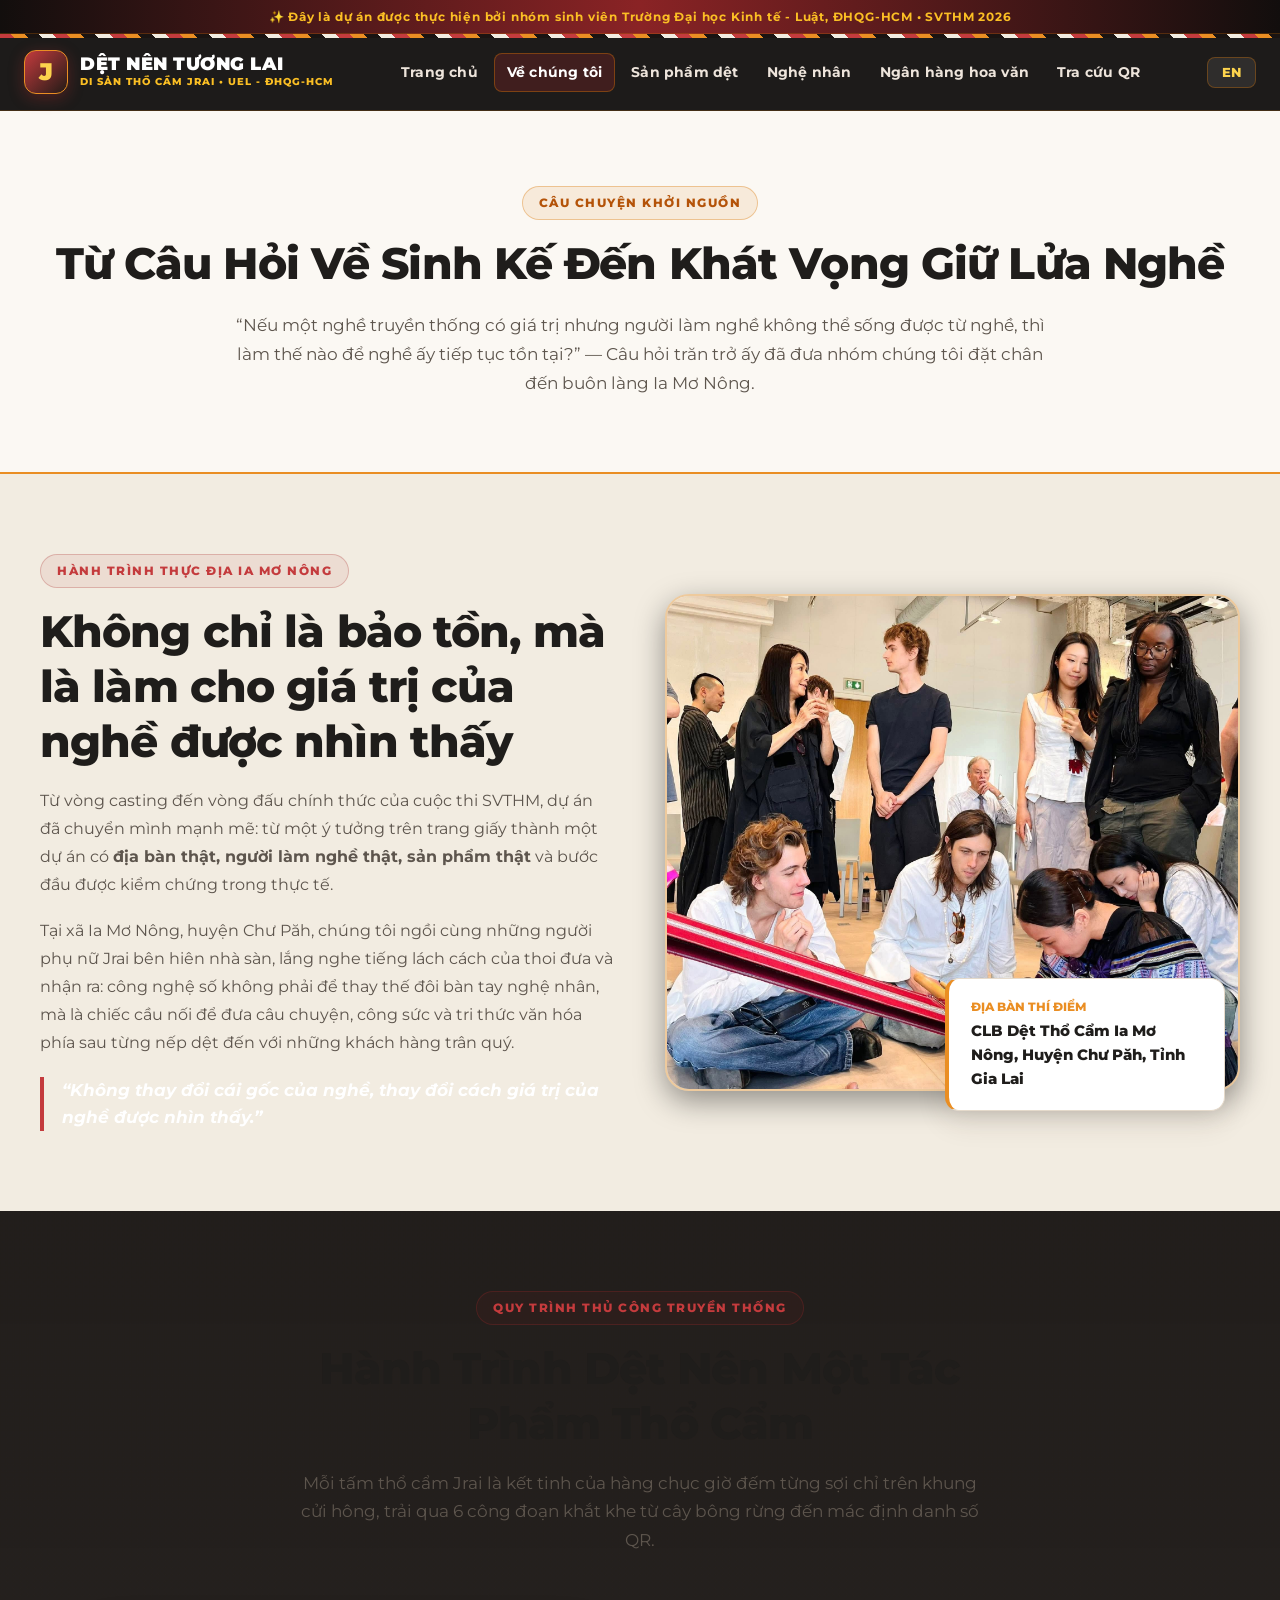
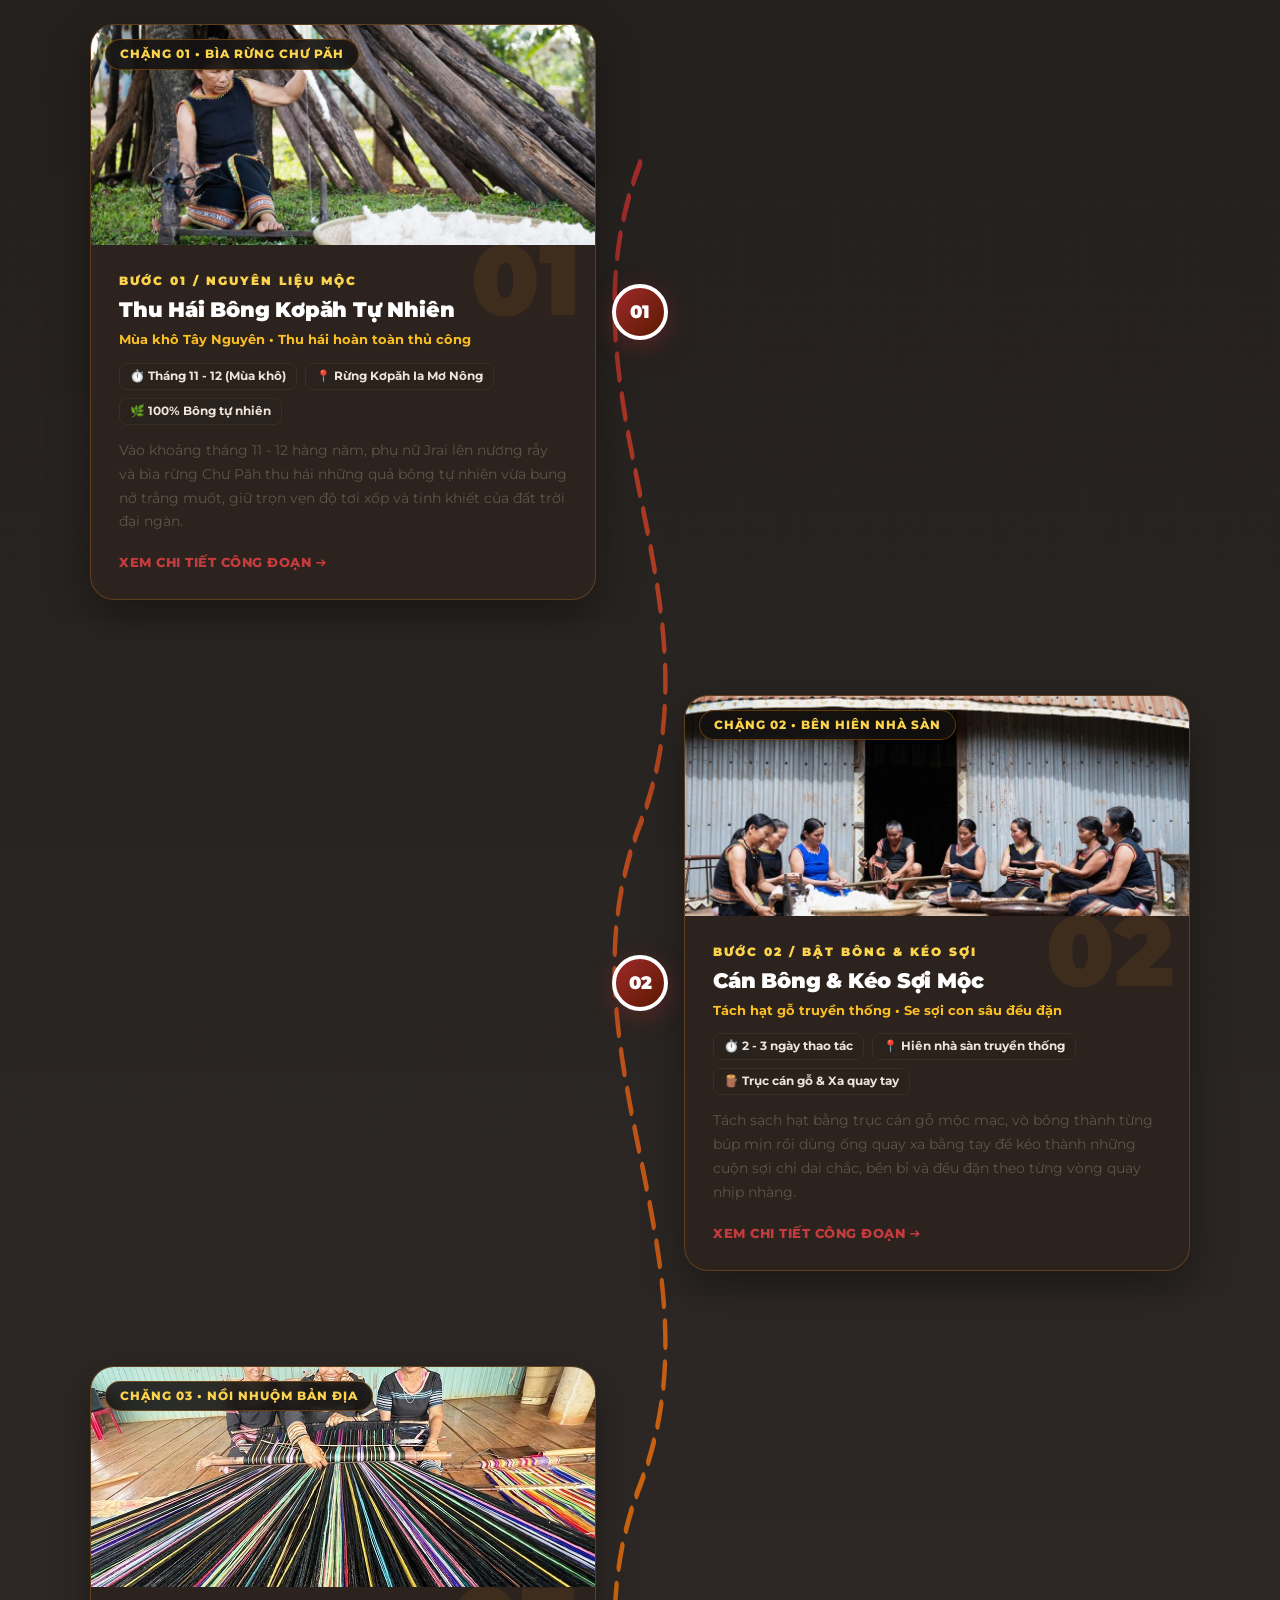
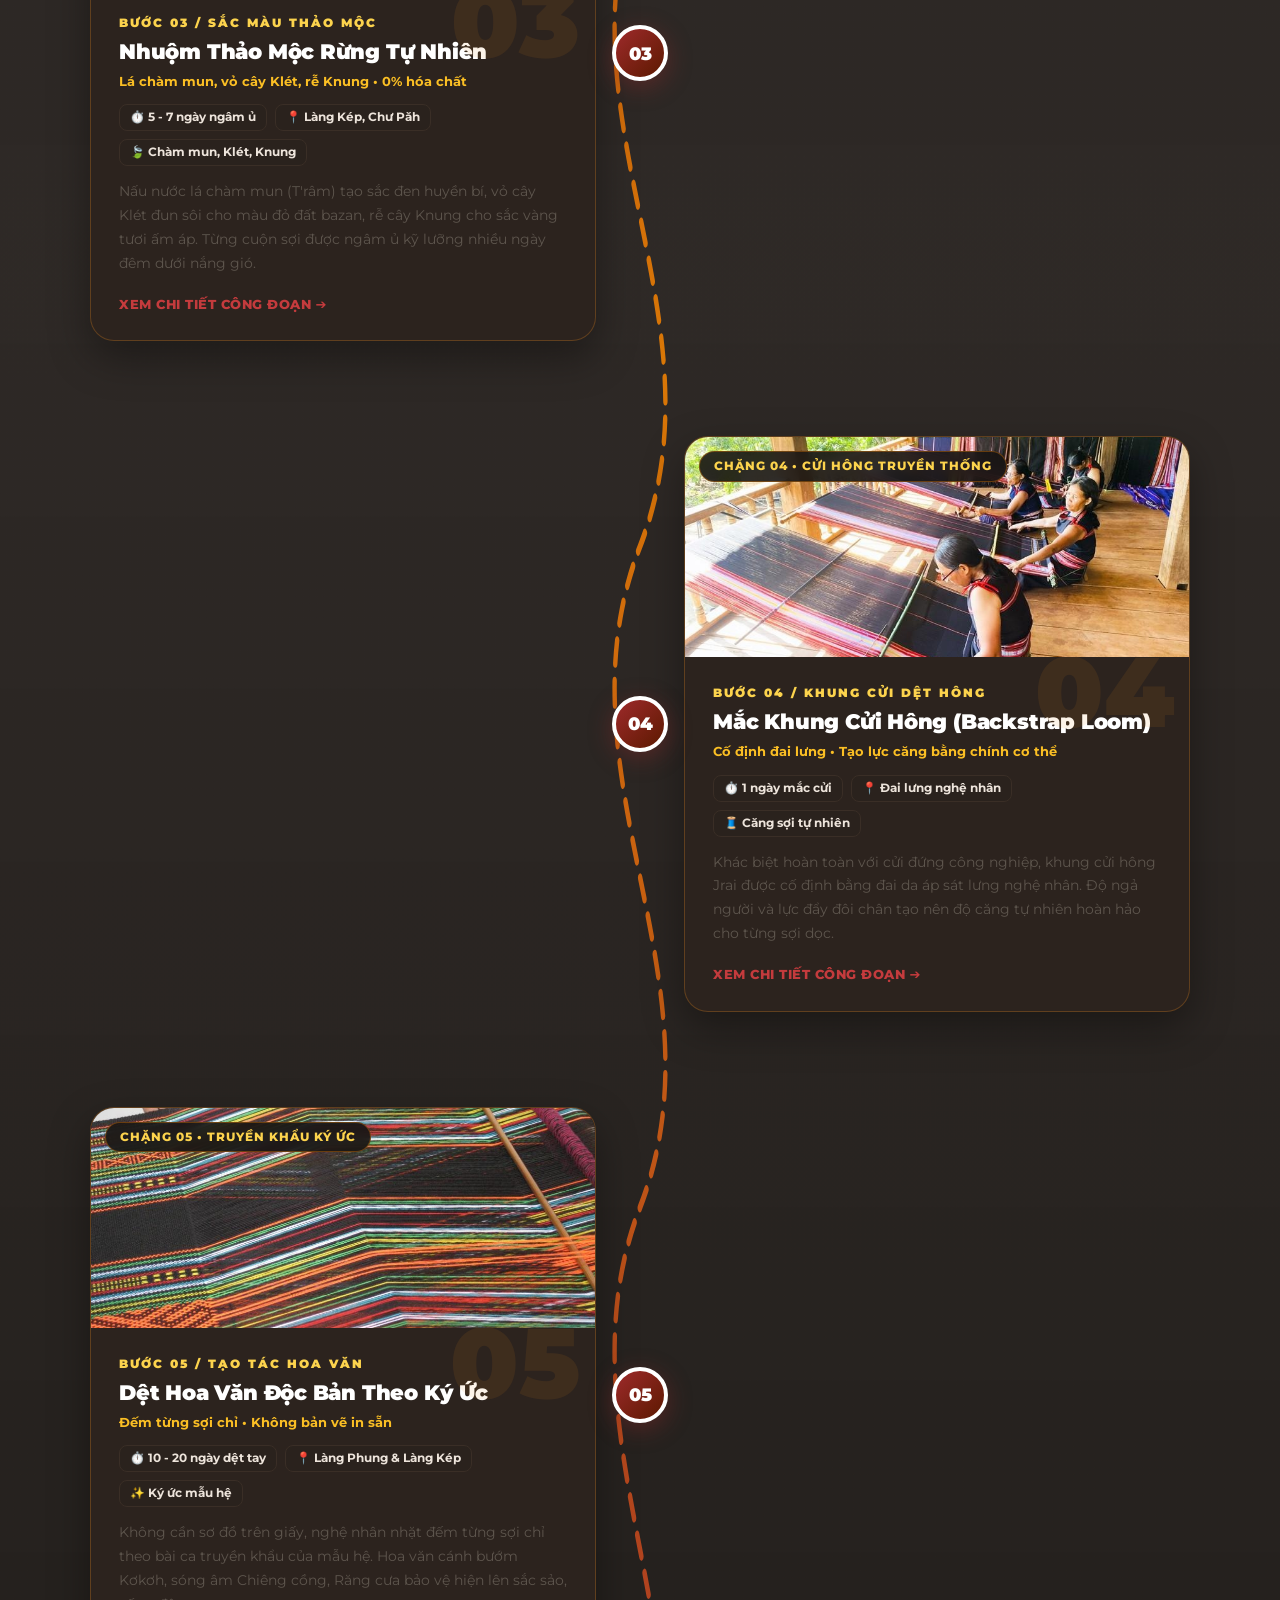
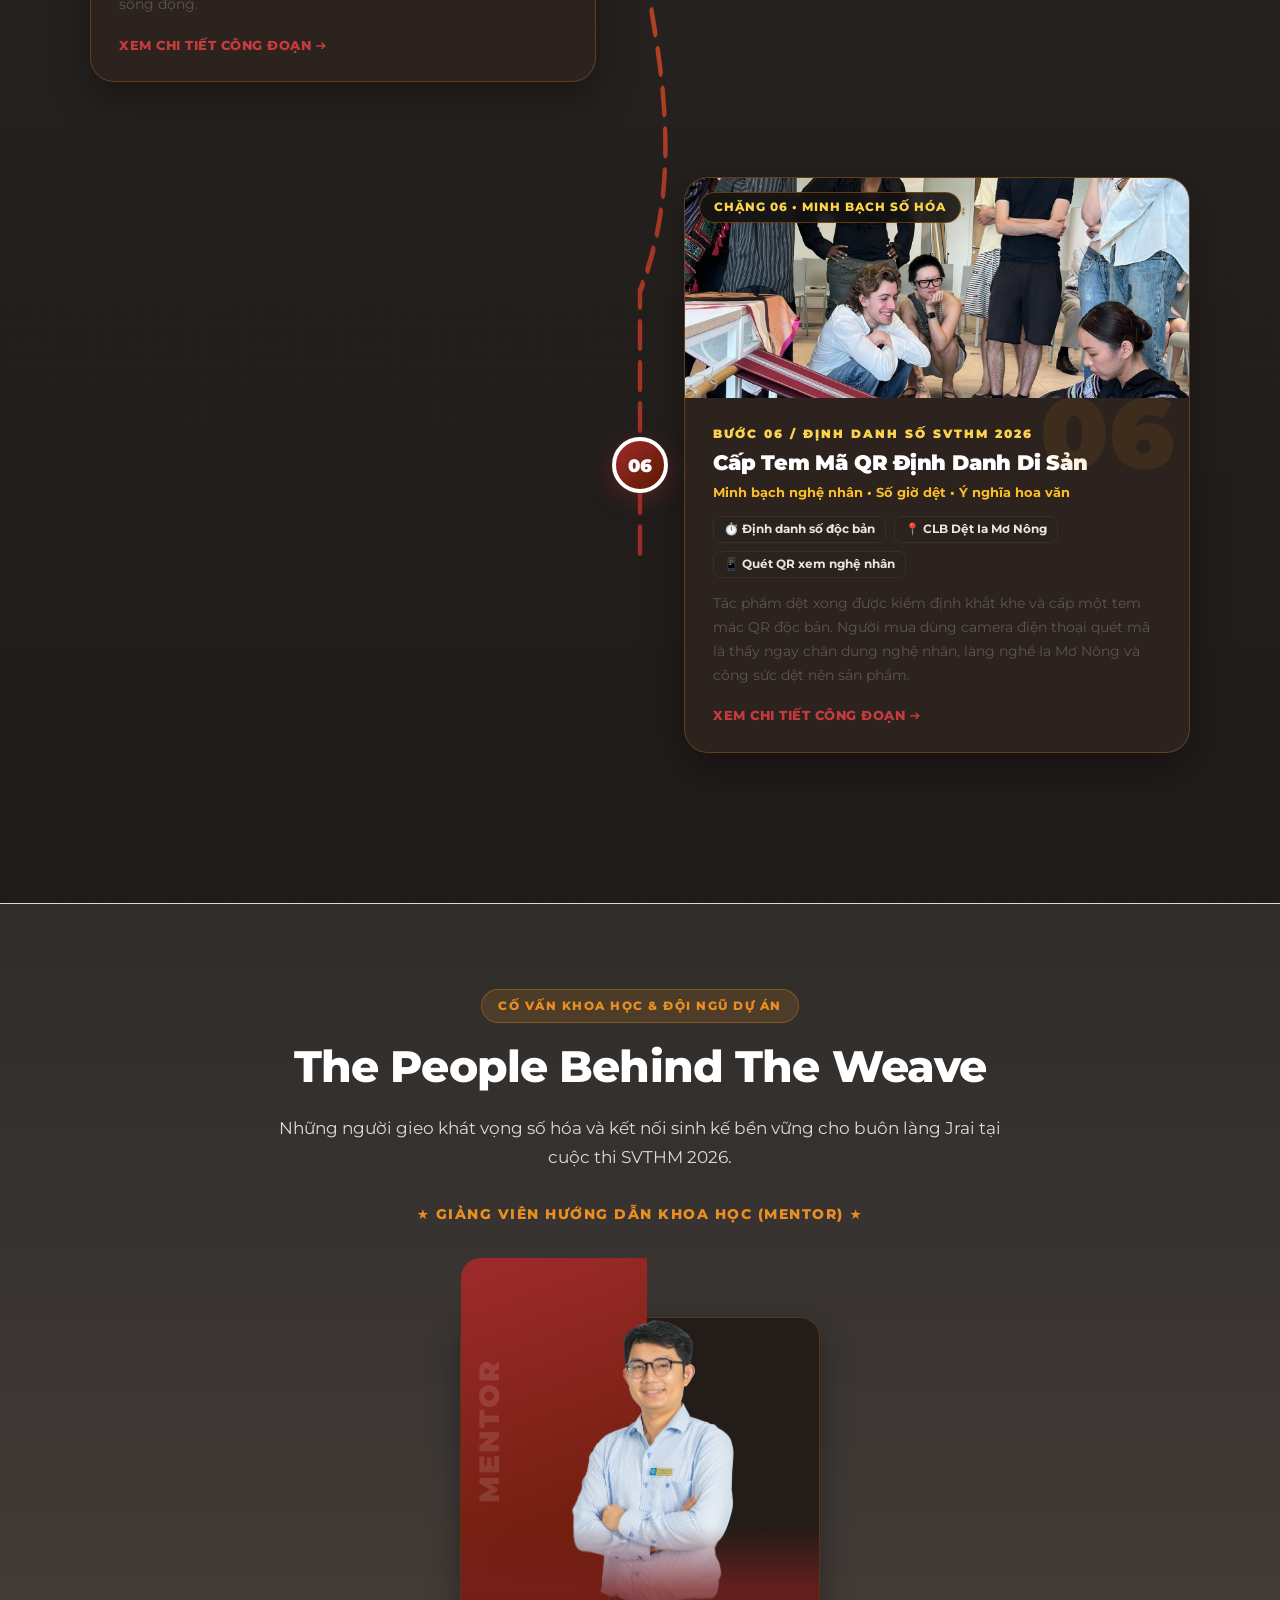
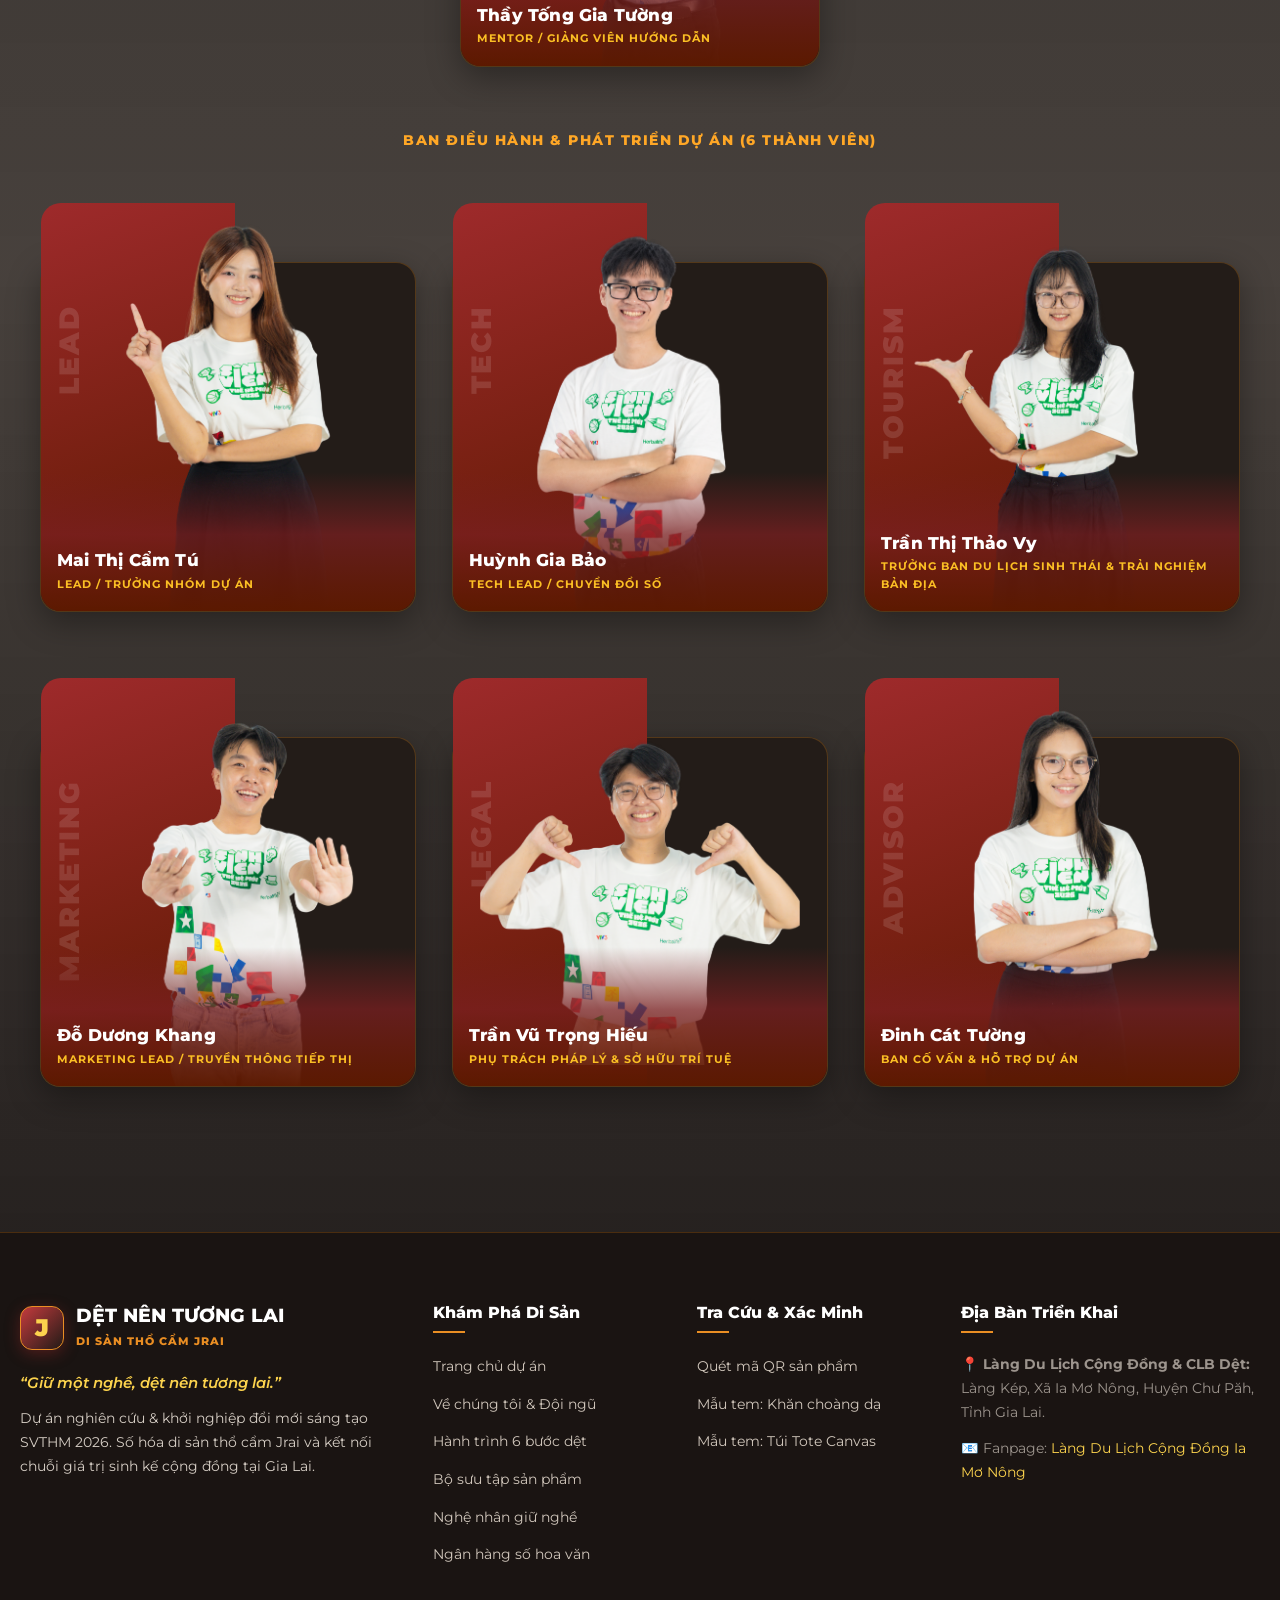
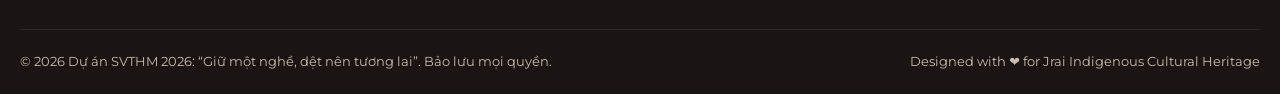
==== about.html @ b79cdd57 "feat: Toan bo ma nguon website Det Nen Tuong Lai - SVTHM 2026" ====
<!DOCTYPE html>
<html lang="vi">
<head>
  <meta charset="UTF-8">
  <meta name="viewport" content="width=device-width, initial-scale=1.0">
  <title>Về Chúng Tôi — Hành Trình Dệt & Đội Ngũ | SVTHM 2026</title>
  <meta name="description" content="Câu chuyện dự án Giữ một nghề dệt nên tương lai, hành trình dệt thổ cẩm 6 bước và đội ngũ sinh viên nghiên cứu khoa học khởi nghiệp SVTHM 2026.">
  <link rel="stylesheet" href="styles/main.css">
</head>
<body class="lang-vi">

  <!-- TOP NOTICE BAR -->
  <div class="top-notice-bar">
    <span class="lang-vi">✨ Đây là dự án được thực hiện bởi nhóm sinh viên Trường Đại học Kinh tế - Luật, ĐHQG-HCM • SVTHM 2026</span>
    <span class="lang-en">✨ Project developed by students of University of Economics and Law, VNU-HCM • SVTHM 2026</span>
  </div>

  <!-- MAIN HEADER -->
  <header class="main-header brocade-border-top">
    <div class="container header-container">
      <a href="index.html" class="logo">
        <div class="logo-badge">J</div>
        <div class="logo-text-wrap">
          <span class="logo-title">DỆT NÊN TƯƠNG LAI</span>
          <span class="logo-subtitle">DI SẢN THỔ CẨM JRAI • UEL - ĐHQG-HCM</span>
        </div>
      </a>

      <nav class="main-nav" id="main-nav">
        <ul class="nav-list">
          <li><a href="index.html" class="nav-link"><span class="lang-vi">Trang chủ</span><span class="lang-en">Home</span></a></li>
          <li><a href="about.html" class="nav-link active"><span class="lang-vi">Về chúng tôi</span><span class="lang-en">About Us</span></a></li>
          <li><a href="products.html" class="nav-link"><span class="lang-vi">Sản phẩm dệt</span><span class="lang-en">Brocade Products</span></a></li>
          <li><a href="artisans.html" class="nav-link"><span class="lang-vi">Nghệ nhân</span><span class="lang-en">Master Artisans</span></a></li>
          <li><a href="motifs.html" class="nav-link"><span class="lang-vi">Ngân hàng hoa văn</span><span class="lang-en">Cultural Bank</span></a></li>
          <li><a href="traceability.html" class="nav-link"><span class="lang-vi">Tra cứu QR</span><span class="lang-en">QR Traceability</span></a></li>
        </ul>
      </nav>

      <div class="header-actions">
        <button class="lang-switch-btn" id="lang-toggle-btn" title="Language Switcher">
          <span class="lang-vi">EN</span>
          <span class="lang-en">VI</span>
        </button>
        <button class="mobile-toggle" id="mobile-toggle" aria-label="Menu">
          <svg xmlns="http://www.w3.org/2000/svg" width="24" height="24" viewBox="0 0 24 24" fill="none" stroke="currentColor" stroke-width="2"><line x1="3" y1="12" x2="21" y2="12"></line><line x1="3" y1="6" x2="21" y2="6"></line><line x1="3" y1="18" x2="21" y2="18"></line></svg>
        </button>
      </div>
    </div>
  </header>

  <!-- HERO SECTION ABOUT -->
  <section class="section section-watermark-mist" style="padding: 75px 0; border-bottom: 2px solid var(--color-forest-gold);">
    <div class="container text-center">
      <span class="section-tag gold">
        <span class="lang-vi">Câu chuyện khởi nguồn</span>
        <span class="lang-en">Origin Story</span>
      </span>
      <h1 class="section-title" style="margin-bottom: 20px;">
        <span class="lang-vi">Từ Câu Hỏi Về Sinh Kế Đến Khát Vọng Giữ Lửa Nghề</span>
        <span class="lang-en">From Livelihood Questions to Keeping Ancient Flames Alive</span>
      </h1>
      <p class="section-desc" style="max-width: 820px; margin: 0 auto; font-size: 1.05rem;">
        <span class="lang-vi">“Nếu một nghề truyền thống có giá trị nhưng người làm nghề không thể sống được từ nghề, thì làm thế nào để nghề ấy tiếp tục tồn tại?” — Câu hỏi trăn trở ấy đã đưa nhóm chúng tôi đặt chân đến buôn làng Ia Mơ Nông.</span>
        <span class="lang-en">“If a heritage craft is precious but craftspeople cannot make a living from it, how can that craft survive?” — That haunting question drove our research team directly to Ia Mo Nong village.</span>
      </p>
    </div>
  </section>

  <!-- STORY SECTION -->
  <section class="section section-watermark-hearth">
    <div class="container">
      <div style="display: grid; grid-template-columns: repeat(auto-fit, minmax(320px, 1fr)); gap: 50px; align-items: center;">
        <div>
          <span class="section-tag">
            <span class="lang-vi">Hành trình thực địa Ia Mơ Nông</span>
            <span class="lang-en">Ia Mo Nong Fieldwork</span>
          </span>
          <h2 class="section-title">
            <span class="lang-vi">Không chỉ là bảo tồn, mà là làm cho giá trị của nghề được nhìn thấy</span>
            <span class="lang-en">Not Just Preserving, but Making Authentic Value Visible</span>
          </h2>
          <p style="color: var(--color-text-muted); line-height: 1.75; margin-bottom: 18px;">
            <span class="lang-vi">Từ vòng casting đến vòng đấu chính thức của cuộc thi SVTHM, dự án đã chuyển mình mạnh mẽ: từ một ý tưởng trên trang giấy thành một dự án có <strong>địa bàn thật, người làm nghề thật, sản phẩm thật</strong> và bước đầu được kiểm chứng trong thực tế.</span>
            <span class="lang-en">From the preliminary casting to the official round, our project transformed: from a theoretical proposal into an empirical initiative with real villages, real weavers, and real products validated in practice.</span>
          </p>
          <p style="color: var(--color-text-muted); line-height: 1.75; margin-bottom: 20px;">
            <span class="lang-vi">Tại xã Ia Mơ Nông, huyện Chư Păh, chúng tôi ngồi cùng những người phụ nữ Jrai bên hiên nhà sàn, lắng nghe tiếng lách cách của thoi đưa và nhận ra: công nghệ số không phải để thay thế đôi bàn tay nghệ nhân, mà là chiếc cầu nối để đưa câu chuyện, công sức và tri thức văn hóa phía sau từng nếp dệt đến với những khách hàng trân quý.</span>
            <span class="lang-en">Sitting beside Jrai craftswomen on stilt-house verandas, listening to the rhythmic tap of wooden shuttles, we realized: digital technology does not replace artisan hands; it serves as a bridge delivering stories, hours of labor, and wisdom to appreciative patrons.</span>
          </p>

          <div style="border-left: 4px solid var(--color-bazan-red); padding-left: 18px; margin-top: 15px;">
            <p style="font-size: 1.05rem; font-style: italic; font-weight: 700; color: #FFFFFF; margin: 0;">
              “Không thay đổi cái gốc của nghề, thay đổi cách giá trị của nghề được nhìn thấy.”
            </p>
          </div>
        </div>

        <div style="position: relative;">
          <div style="border-radius: var(--radius-xl); overflow: hidden; box-shadow: var(--shadow-card); border: 2.5px solid rgba(229, 138, 31, 0.35);">
            <img src="images/background/image6.jpg" alt="Sinh viên UEL và nghệ nhân gìn giữ nghề dệt tại Ia Mơ Nông" style="width: 100%; height: 100%; object-fit: cover;">
          </div>
          <div style="position: absolute; bottom: -20px; right: 15px; background: #FFFFFF; padding: 18px 22px; border-radius: var(--radius-md); box-shadow: 0 10px 30px rgba(60, 45, 30, 0.12); border: 1px solid var(--color-cotton-border); border-left: 4px solid var(--color-forest-gold); max-width: 280px;">
            <div style="font-size: 0.75rem; font-weight: 800; text-transform: uppercase; color: var(--color-forest-gold); margin-bottom: 2px;">ĐỊA BÀN THÍ ĐIỂM</div>
            <div style="font-size: 0.95rem; font-weight: 800; color: #1F1D1B;">CLB Dệt Thổ Cẩm Ia Mơ Nông, Huyện Chư Păh, Tỉnh Gia Lai</div>
          </div>
        </div>
      </div>
    </div>
  </section>

  <!-- SECTION: HÀNH TRÌNH DỆT 6 BƯỚC -->
  <section class="section journey-section-bg" id="journey">
    <div class="container">
      <div class="text-center" style="max-width: 720px; margin: 0 auto 35px;">
        <span class="section-tag">
          <span class="lang-vi">Quy trình thủ công truyền thống</span>
          <span class="lang-en">Artisanal Process</span>
        </span>
        <h2 class="section-title">
          <span class="lang-vi">Hành Trình Dệt Nên Một Tác Phẩm Thổ Cẩm</span>
          <span class="lang-en">The 6-Step Traditional Weaving Journey</span>
        </h2>
        <p class="section-desc">
          <span class="lang-vi">Mỗi tấm thổ cẩm Jrai là kết tinh của hàng chục giờ đếm từng sợi chỉ trên khung cửi hông, trải qua 6 công đoạn khắt khe từ cây bông rừng đến mác định danh số QR.</span>
          <span class="lang-en">Every authentic Jrai textile is born through dozens of hours counting individual warp threads across 6 meticulous stages.</span>
        </p>
      </div>

      <!-- KHUNG HÀNH TRÌNH ĐƯỜNG CONG TÂY NGUYÊN (WINDING S-CURVE JOURNEY) -->
      <div class="journey-winding-wrapper">
        <!-- Đường cong SVG nối các mốc -->
        <svg class="journey-winding-svg" viewBox="0 0 1000 1750" preserveAspectRatio="none" xmlns="http://www.w3.org/2000/svg">
          <defs>
            <linearGradient id="trailGradient" x1="0%" y1="0%" x2="0%" y2="100%">
              <stop offset="0%" stop-color="#9E2A2B"/>
              <stop offset="50%" stop-color="#D97706"/>
              <stop offset="100%" stop-color="#9E2A2B"/>
            </linearGradient>
          </defs>
          <path d="M 500,70 
                   C 420,170 580,260 500,360 
                   C 420,460 580,550 500,650 
                   C 420,750 580,840 500,940 
                   C 420,1040 580,1130 500,1230 
                   C 420,1330 580,1430 500,1530
                   L 500,1650" 
                fill="none" 
                stroke="url(#trailGradient)" 
                stroke-width="4" 
                stroke-dasharray="10 8" 
                stroke-linecap="round"/>
        </svg>

        <!-- CHẶNG 01 (BÊN TRÁI) -->
        <div class="journey-trail-step step-left">
          <div class="journey-trail-content">
            <div class="journey-trail-thumb">
              <img src="images/weaving/step-1.jpg" alt="Thu hái bông Kơpăh tự nhiên">
              <span class="journey-milestone-tag">CHẶNG 01 • BÌA RỪNG CHƯ PĂH</span>
            </div>
            <div class="journey-trail-body">
              <div class="journey-watermark-num">01</div>
              <div class="journey-trail-num">BƯỚC 01 / NGUYÊN LIỆU MỘC</div>
              <h3 class="journey-trail-title">Thu Hái Bông Kơpăh Tự Nhiên</h3>
              <div class="journey-trail-subtitle">Mùa khô Tây Nguyên • Thu hái hoàn toàn thủ công</div>
              <div class="journey-specs-pills">
                <span class="journey-spec-pill">⏱️ Tháng 11 - 12 (Mùa khô)</span>
                <span class="journey-spec-pill">📍 Rừng Kơpăh Ia Mơ Nông</span>
                <span class="journey-spec-pill">🌿 100% Bông tự nhiên</span>
              </div>
              <p class="journey-trail-text">
                Vào khoảng tháng 11 - 12 hàng năm, phụ nữ Jrai lên nương rẫy và bìa rừng Chư Păh thu hái những quả bông tự nhiên vừa bung nở trắng muốt, giữ trọn vẹn độ tơi xốp và tinh khiết của đất trời đại ngàn.
              </p>
              <a href="#journey" class="journey-trail-link">Xem chi tiết công đoạn ➔</a>
            </div>
          </div>
          <div class="journey-trail-center">
            <div class="journey-pin-node">01</div>
          </div>
          <div class="journey-trail-spacer"></div>
        </div>

        <!-- CHẶNG 02 (BÊN PHẢI) -->
        <div class="journey-trail-step step-right">
          <div class="journey-trail-content">
            <div class="journey-trail-thumb">
              <img src="images/weaving/step-2.jpg" alt="Cán bông và kéo sợi">
              <span class="journey-milestone-tag">CHẶNG 02 • BÊN HIÊN NHÀ SÀN</span>
            </div>
            <div class="journey-trail-body">
              <div class="journey-watermark-num">02</div>
              <div class="journey-trail-num">BƯỚC 02 / BẬT BÔNG & KÉO SỢI</div>
              <h3 class="journey-trail-title">Cán Bông & Kéo Sợi Mộc</h3>
              <div class="journey-trail-subtitle">Tách hạt gỗ truyền thống • Se sợi con sâu đều đặn</div>
              <div class="journey-specs-pills">
                <span class="journey-spec-pill">⏱️ 2 - 3 ngày thao tác</span>
                <span class="journey-spec-pill">📍 Hiên nhà sàn truyền thống</span>
                <span class="journey-spec-pill">🪵 Trục cán gỗ & Xa quay tay</span>
              </div>
              <p class="journey-trail-text">
                Tách sạch hạt bằng trục cán gỗ mộc mạc, vò bông thành từng búp mịn rồi dùng ống quay xa bằng tay để kéo thành những cuộn sợi chỉ dai chắc, bền bỉ và đều đặn theo từng vòng quay nhịp nhàng.
              </p>
              <a href="#journey" class="journey-trail-link">Xem chi tiết công đoạn ➔</a>
            </div>
          </div>
          <div class="journey-trail-center">
            <div class="journey-pin-node">02</div>
          </div>
          <div class="journey-trail-spacer"></div>
        </div>

        <!-- CHẶNG 03 (BÊN TRÁI) -->
        <div class="journey-trail-step step-left">
          <div class="journey-trail-content">
            <div class="journey-trail-thumb">
              <img src="images/weaving/step-5.jpg" alt="Nhuộm thảo mộc rừng Chư Păh">
              <span class="journey-milestone-tag">CHẶNG 03 • NỒI NHUỘM BẢN ĐỊA</span>
            </div>
            <div class="journey-trail-body">
              <div class="journey-watermark-num">03</div>
              <div class="journey-trail-num">BƯỚC 03 / SẮC MÀU THẢO MỘC</div>
              <h3 class="journey-trail-title">Nhuộm Thảo Mộc Rừng Tự Nhiên</h3>
              <div class="journey-trail-subtitle">Lá chàm mun, vỏ cây Klét, rễ Knung • 0% hóa chất</div>
              <div class="journey-specs-pills">
                <span class="journey-spec-pill">⏱️ 5 - 7 ngày ngâm ủ</span>
                <span class="journey-spec-pill">📍 Làng Kép, Chư Păh</span>
                <span class="journey-spec-pill">🍃 Chàm mun, Klét, Knung</span>
              </div>
              <p class="journey-trail-text">
                Nấu nước lá chàm mun (T'râm) tạo sắc đen huyền bí, vỏ cây Klét đun sôi cho màu đỏ đất bazan, rễ cây Knung cho sắc vàng tươi ấm áp. Từng cuộn sợi được ngâm ủ kỹ lưỡng nhiều ngày đêm dưới nắng gió.
              </p>
              <a href="#journey" class="journey-trail-link">Xem chi tiết công đoạn ➔</a>
            </div>
          </div>
          <div class="journey-trail-center">
            <div class="journey-pin-node">03</div>
          </div>
          <div class="journey-trail-spacer"></div>
        </div>

        <!-- CHẶNG 04 (BÊN PHẢI) -->
        <div class="journey-trail-step step-right">
          <div class="journey-trail-content">
            <div class="journey-trail-thumb">
              <img src="images/weaving/step-7.jpg" alt="Mắc khung cửi hông">
              <span class="journey-milestone-tag">CHẶNG 04 • CỬI HÔNG TRUYỀN THỐNG</span>
            </div>
            <div class="journey-trail-body">
              <div class="journey-watermark-num">04</div>
              <div class="journey-trail-num">BƯỚC 04 / KHUNG CỬI DỆT HÔNG</div>
              <h3 class="journey-trail-title">Mắc Khung Cửi Hông (Backstrap Loom)</h3>
              <div class="journey-trail-subtitle">Cố định đai lưng • Tạo lực căng bằng chính cơ thể</div>
              <div class="journey-specs-pills">
                <span class="journey-spec-pill">⏱️ 1 ngày mắc cửi</span>
                <span class="journey-spec-pill">📍 Đai lưng nghệ nhân</span>
                <span class="journey-spec-pill">🧵 Căng sợi tự nhiên</span>
              </div>
              <p class="journey-trail-text">
                Khác biệt hoàn toàn với cửi đứng công nghiệp, khung cửi hông Jrai được cố định bằng đai da áp sát lưng nghệ nhân. Độ ngả người và lực đẩy đôi chân tạo nên độ căng tự nhiên hoàn hảo cho từng sợi dọc.
              </p>
              <a href="#journey" class="journey-trail-link">Xem chi tiết công đoạn ➔</a>
            </div>
          </div>
          <div class="journey-trail-center">
            <div class="journey-pin-node">04</div>
          </div>
          <div class="journey-trail-spacer"></div>
        </div>

        <!-- CHẶNG 05 (BÊN TRÁI) -->
        <div class="journey-trail-step step-left">
          <div class="journey-trail-content">
            <div class="journey-trail-thumb">
              <img src="images/weaving/step-9.jpg" alt="Dệt hoa văn độc bản theo ký ức">
              <span class="journey-milestone-tag">CHẶNG 05 • TRUYỀN KHẨU KÝ ỨC</span>
            </div>
            <div class="journey-trail-body">
              <div class="journey-watermark-num">05</div>
              <div class="journey-trail-num">BƯỚC 05 / TẠO TÁC HOA VĂN</div>
              <h3 class="journey-trail-title">Dệt Hoa Văn Độc Bản Theo Ký Ức</h3>
              <div class="journey-trail-subtitle">Đếm từng sợi chỉ • Không bản vẽ in sẵn</div>
              <div class="journey-specs-pills">
                <span class="journey-spec-pill">⏱️ 10 - 20 ngày dệt tay</span>
                <span class="journey-spec-pill">📍 Làng Phung & Làng Kép</span>
                <span class="journey-spec-pill">✨ Ký ức mẫu hệ</span>
              </div>
              <p class="journey-trail-text">
                Không cần sơ đồ trên giấy, nghệ nhân nhặt đếm từng sợi chỉ theo bài ca truyền khẩu của mẫu hệ. Hoa văn cánh bướm Kơkơh, sóng âm Chiêng cồng, Răng cưa bảo vệ hiện lên sắc sảo, sống động.
              </p>
              <a href="#journey" class="journey-trail-link">Xem chi tiết công đoạn ➔</a>
            </div>
          </div>
          <div class="journey-trail-center">
            <div class="journey-pin-node">05</div>
          </div>
          <div class="journey-trail-spacer"></div>
        </div>

        <!-- CHẶNG 06 (BÊN PHẢI) -->
        <div class="journey-trail-step step-right">
          <div class="journey-trail-content">
            <div class="journey-trail-thumb">
              <img src="images/background/image5.jpg" alt="Hoàn thiện tác phẩm và cấp tem QR định danh">
              <span class="journey-milestone-tag">CHẶNG 06 • MINH BẠCH SỐ HÓA</span>
            </div>
            <div class="journey-trail-body">
              <div class="journey-watermark-num">06</div>
              <div class="journey-trail-num">BƯỚC 06 / ĐỊNH DANH SỐ SVTHM 2026</div>
              <h3 class="journey-trail-title">Cấp Tem Mã QR Định Danh Di Sản</h3>
              <div class="journey-trail-subtitle">Minh bạch nghệ nhân • Số giờ dệt • Ý nghĩa hoa văn</div>
              <div class="journey-specs-pills">
                <span class="journey-spec-pill">⏱️ Định danh số độc bản</span>
                <span class="journey-spec-pill">📍 CLB Dệt Ia Mơ Nông</span>
                <span class="journey-spec-pill">📱 Quét QR xem nghệ nhân</span>
              </div>
              <p class="journey-trail-text">
                Tác phẩm dệt xong được kiểm định khắt khe và cấp một tem mác QR độc bản. Người mua dùng camera điện thoại quét mã là thấy ngay chân dung nghệ nhân, làng nghề Ia Mơ Nông và công sức dệt nên sản phẩm.
              </p>
              <a href="#journey" class="journey-trail-link">Xem chi tiết công đoạn ➔</a>
            </div>
          </div>
          <div class="journey-trail-center">
            <div class="journey-pin-node">06</div>
          </div>
          <div class="journey-trail-spacer"></div>
        </div>
      </div>
    </div>
  </section>

  <!-- ==========================================================================
       SECTION: ĐỘI NGŨ SÁNG LẬP & CỐ VẤN - FORMAT CHUẨN TỨ QUÝ GARDEN (TONE NÓNG)
       ========================================================================== -->
  <section class="team-section-container">
    <div class="container text-center">
      <span class="section-tag" style="color: var(--color-forest-gold); background-color: rgba(229, 138, 31, 0.15); border-color: rgba(229, 138, 31, 0.35);">
        <span class="lang-vi">CỐ VẤN KHOA HỌC & ĐỘI NGŨ DỰ ÁN</span>
        <span class="lang-en">OUR MENTOR & RESEARCH FOUNDERS</span>
      </span>
      <h2 class="section-title" style="margin-bottom: 20px;">
        <span class="lang-vi">The People Behind The Weave</span>
        <span class="lang-en">The People Behind The Weave</span>
      </h2>
      <p class="section-desc" style="margin-bottom: 30px;">
        Những người gieo khát vọng số hóa và kết nối sinh kế bền vững cho buôn làng Jrai tại cuộc thi SVTHM 2026.
      </p>

      <!-- KHỐI MENTOR / GIẢNG VIÊN HƯỚNG DẪN RIÊNG NỔI BẬT PHÍA TRÊN -->
      <div style="margin-bottom: 10px;">
        <span style="font-size: 0.85rem; font-weight: 800; color: var(--color-forest-gold); text-transform: uppercase; letter-spacing: 1.5px;">
          ★ GIẢNG VIÊN HƯỚNG DẪN KHOA HỌC (MENTOR) ★
        </span>
      </div>
      <div class="mentor-spotlight-wrap">
        <div class="team-card mentor-spotlight-card">
          <div class="team-bg-shape"></div>
          <div class="team-bg-text">MENTOR</div>
          <div class="team-portrait-wrapper">
            <img src="images/team/TongGiaTuong_user.png" alt="Thầy Tống Gia Tường">
          </div>
          <div class="team-info-overlay">
            <h4 class="team-name">Thầy Tống Gia Tường</h4>
            <p class="team-role">Mentor / Giảng Viên Hướng Dẫn</p>
          </div>
        </div>
      </div>

      <!-- TIÊU ĐỀ KHỐI SINH VIÊN SÁNG LẬP -->
      <div style="margin-top: 60px; margin-bottom: 10px;">
        <span style="font-size: 0.85rem; font-weight: 800; color: #FFA726; text-transform: uppercase; letter-spacing: 1.5px;">
          BAN ĐIỀU HÀNH & PHÁT TRIỂN DỰ ÁN (6 THÀNH VIÊN)
        </span>
      </div>

      <!-- LƯỚI 6 THÀNH VIÊN SINH VIÊN: 2 HÀNG X 3 CỘT (3, 3) -->
      <div class="team-grid">
        <!-- 1. Mai Thị Cẩm Tú - Lead -->
        <div class="team-card">
          <div class="team-bg-shape"></div>
          <div class="team-bg-text">LEAD</div>
          <div class="team-portrait-wrapper">
            <img src="images/team/MaiThiCamTu_user.png" alt="Mai Thị Cẩm Tú">
          </div>
          <div class="team-info-overlay">
            <h4 class="team-name">Mai Thị Cẩm Tú</h4>
            <p class="team-role">Lead / Trưởng Nhóm Dự Án</p>
          </div>
        </div>

        <!-- 2. Huỳnh Gia Bảo - Tech Lead -->
        <div class="team-card">
          <div class="team-bg-shape"></div>
          <div class="team-bg-text">TECH</div>
          <div class="team-portrait-wrapper">
            <img src="images/team/HuynhGiaBao_user.png" alt="Huỳnh Gia Bảo">
          </div>
          <div class="team-info-overlay">
            <h4 class="team-name">Huỳnh Gia Bảo</h4>
            <p class="team-role">Tech Lead / Chuyển Đổi Số</p>
          </div>
        </div>

        <!-- 3. Trần Thị Thảo Vy - Du Lịch -->
        <div class="team-card">
          <div class="team-bg-shape"></div>
          <div class="team-bg-text">TOURISM</div>
          <div class="team-portrait-wrapper">
            <img src="images/team/TranThiThaoVy_user.png" alt="Trần Thị Thảo Vy">
          </div>
          <div class="team-info-overlay">
            <h4 class="team-name">Trần Thị Thảo Vy</h4>
            <p class="team-role">Trưởng Ban Du Lịch Sinh Thái & Trải Nghiệm Bản Địa</p>
          </div>
        </div>

        <!-- 4. Đỗ Dương Khang - Marketing -->
        <div class="team-card">
          <div class="team-bg-shape"></div>
          <div class="team-bg-text">MARKETING</div>
          <div class="team-portrait-wrapper">
            <img src="images/team/DoDuongKhang_user.png" alt="Đỗ Dương Khang">
          </div>
          <div class="team-info-overlay">
            <h4 class="team-name">Đỗ Dương Khang</h4>
            <p class="team-role">Marketing Lead / Truyền Thông Tiếp Thị</p>
          </div>
        </div>

        <!-- 5. Trần Vũ Trọng Hiếu - Luật -->
        <div class="team-card">
          <div class="team-bg-shape"></div>
          <div class="team-bg-text">LEGAL</div>
          <div class="team-portrait-wrapper">
            <img src="images/team/TranVuTrongHieu_user.png" alt="Trần Vũ Trọng Hiếu" class="team-img-hieu">
          </div>
          <div class="team-info-overlay">
            <h4 class="team-name">Trần Vũ Trọng Hiếu</h4>
            <p class="team-role">Phụ Trách Pháp Lý & Sở Hữu Trí Tuệ</p>
          </div>
        </div>

        <!-- 6. Đinh Cát Tường - Cố Vấn Hỗ Trợ -->
        <div class="team-card">
          <div class="team-bg-shape"></div>
          <div class="team-bg-text">ADVISOR</div>
          <div class="team-portrait-wrapper">
            <img src="images/team/DinhCatTuong_user.png" alt="Đinh Cát Tường">
          </div>
          <div class="team-info-overlay">
            <h4 class="team-name">Đinh Cát Tường</h4>
            <p class="team-role">Ban Cố Vấn & Hỗ Trợ Dự Án</p>
          </div>
        </div>
      </div>
    </div>
  </section>

  <!-- MAIN FOOTER -->
  <footer class="main-footer">
    <div class="container footer-top">
      <div>
        <div class="footer-logo-wrap">
          <div class="logo-badge">J</div>
          <div>
            <h3 style="font-size: 1.2rem; font-weight: 800; color: #fff;">DỆT NÊN TƯƠNG LAI</h3>
            <span style="font-size: 0.7rem; color: var(--color-forest-gold); font-weight: 800; letter-spacing: 1px;">DI SẢN THỔ CẨM JRAI</span>
          </div>
        </div>
        <p class="footer-tagline">“Giữ một nghề, dệt nên tương lai.”</p>
        <p class="footer-desc">
          Dự án nghiên cứu & khởi nghiệp đổi mới sáng tạo SVTHM 2026. Số hóa di sản thổ cẩm Jrai và kết nối chuỗi giá trị sinh kế cộng đồng tại Gia Lai.
        </p>
      </div>

      <div>
        <h4 class="footer-col-title">Khám Phá Di Sản</h4>
        <ul class="footer-links">
          <li><a href="index.html">Trang chủ dự án</a></li>
          <li><a href="about.html">Về chúng tôi & Đội ngũ</a></li>
          <li><a href="about.html#journey">Hành trình 6 bước dệt</a></li>
          <li><a href="products.html">Bộ sưu tập sản phẩm</a></li>
          <li><a href="artisans.html">Nghệ nhân giữ nghề</a></li>
          <li><a href="motifs.html">Ngân hàng số hoa văn</a></li>
        </ul>
      </div>

      <div>
        <h4 class="footer-col-title">Tra Cứu & Xác Minh</h4>
        <ul class="footer-links">
          <li><a href="traceability.html">Quét mã QR sản phẩm</a></li>
          <li><a href="traceability.html?code=JRAI-IMN-001">Mẫu tem: Khăn choàng dạ</a></li>
          <li><a href="traceability.html?code=JRAI-IMN-002">Mẫu tem: Túi Tote Canvas</a></li>
        </ul>
      </div>

      <div>
        <h4 class="footer-col-title">Địa Bàn Triển Khai</h4>
        <p style="font-size: 0.88rem; color: #9C948D; line-height: 1.7; margin-bottom: 12px;">
          📍 <strong>Làng Du Lịch Cộng Đồng & CLB Dệt:</strong><br>
          Làng Kép, Xã Ia Mơ Nông, Huyện Chư Păh, Tỉnh Gia Lai.
        </p>
        <p style="font-size: 0.88rem; color: #9C948D; line-height: 1.7;">
          📧 Fanpage: <a href="https://www.facebook.com/profile.php?id=100090304682611" target="_blank" style="color: var(--color-amber-glow);">Làng Du Lịch Cộng Đồng Ia Mơ Nông</a>
        </p>
      </div>
    </div>

    <div class="container footer-bottom">
      <div>© 2026 Dự án SVTHM 2026: “Giữ một nghề, dệt nên tương lai”. Bảo lưu mọi quyền.</div>
      <div>Designed with ❤️ for Jrai Indigenous Cultural Heritage</div>
    </div>
  </footer>

  <!-- SCRIPTS -->
  <script src="js/products-data.js"></script>
  <script src="js/artisans-data.js"></script>
  <script src="js/motifs-data.js"></script>
  <script src="js/main.js"></script>
</body>
</html>
---- styles/main.css ----
/* ==========================================================================
   DỰ ÁN SVTHM2026: GIỮ MỘT NGHỀ - DỆT NÊN TƯƠNG LAI
   MAIN DESIGN SYSTEM & STYLESHEET
   Phong cách: Đại ngàn Tây Nguyên Đương Đại (Modern Highland Heritage)
   Typography: Trọn bộ gia đình Montserrat (300, 400, 500, 600, 700, 800, 900)
   ========================================================================== */

@import url('https://fonts.googleapis.com/css2?family=Montserrat:ital,wght@0,300;0,400;0,500;0,600;0,700;0,800;0,900;1,400;1,600;1,700&family=Roboto:wght@300;400;500;700&display=swap');

/* --- CSS VARIABLES (TOKENS) --- */
:root {
  /* Bảng màu Tây Nguyên Tone Nóng Cốt Lõi - Warm Highland Heritage Theme */
  --color-bazan-red: #C43B3D;
  --color-bazan-dark: #8A2325;
  --color-bazan-deep: #541700;
  --color-bazan-light: #E0585A;
  
  --color-indigo-black: #1A1412;
  --color-charcoal-deep: #221B17;
  --color-charcoal-surface: #2B221D;
  --color-charcoal-border: #48382F;
  
  --color-forest-gold: #EA8E23;
  --color-forest-gold-light: #FBBF24;
  --color-amber-glow: #FCD34D;
  
  --color-bark-brown: #3E2719;
  --color-earth-warm: #5A3622;
  
  /* Tone Be Solid & Bông Thô Tự Nhiên Tây Nguyên - Tươi sáng, sang trọng, cực kỳ dễ đọc */
  --color-cotton-ivory: #FBF8F3;       /* Nền trang chính: Be Solid sáng tự nhiên */
  --color-cotton-surface: #F2ECE1;     /* Nền section xen kẽ: Be solid mộc ấm */
  --color-cotton-border: #E5DACB;      /* Viền be tự nhiên thanh lịch */
  
  --color-moss-green: #3D7535;

  --color-text-main: #1F1D1B;          /* Chữ chính: Than bazan đậm, siêu rõ nét trên nền be */
  --color-text-muted: #5D554D;         /* Chữ phụ: Nâu xám trầm dễ đọc */
  --color-text-light: #8A7E72;
  --color-text-on-dark: #FBF9F5;
  --color-text-light: #9E9184;
  --color-text-on-dark: #FBF9F5;
  
  /* Typography không chân hiện đại chuẩn Montserrat */
  --font-heading: 'Montserrat', system-ui, -apple-system, sans-serif;
  --font-sans: 'Montserrat', 'Roboto', system-ui, -apple-system, sans-serif;
  
  /* Container & Shadows */
  --container-max: 1240px;
  --radius-sm: 8px;
  --radius-md: 14px;
  --radius-lg: 20px;
  --radius-xl: 24px;
  --radius-full: 9999px;
  
  --shadow-subtle: 0 4px 15px rgba(0, 0, 0, 0.25);
  --shadow-card: 0 10px 30px rgba(0, 0, 0, 0.4);
  --shadow-hover: 0 18px 45px rgba(185, 56, 58, 0.35);
  --shadow-dark: 0 15px 40px rgba(0, 0, 0, 0.6);

  --transition-smooth: all 0.3s cubic-bezier(0.25, 0.8, 0.25, 1);
}

/* --- RESET & BASE STYLES --- */
*, *::before, *::after {
  box-sizing: border-box;
  margin: 0;
  padding: 0;
}

html {
  font-size: 16px;
  scroll-behavior: smooth;
  -webkit-font-smoothing: antialiased;
}

body {
  font-family: var(--font-sans);
  background-color: var(--color-cotton-ivory);
  color: var(--color-text-main);
  line-height: 1.6;
  overflow-x: hidden;
  min-height: 100vh;
  display: flex;
  flex-direction: column;
}

h1, h2, h3, h4, h5, h6 {
  font-family: var(--font-heading);
  color: #1F1D1B;
  font-weight: 800;
  line-height: 1.25;
}

.hero-section h1, .hero-section h2, .hero-section h3, .hero-section h4, .hero-section h5, .hero-section h6,
.team-section-container h2, .team-section-container h3, .team-section-container h4,
.main-footer h1, .main-footer h2, .main-footer h3,
.top-bar, .main-header {
  color: #FFFFFF !important;
}

img {
  max-width: 100%;
  height: auto;
  display: block;
}

a {
  color: inherit;
  text-decoration: none;
  transition: var(--transition-smooth);
}

button, input, select, textarea {
  font-family: inherit;
  font-size: inherit;
  border: none;
  outline: none;
}

ul, ol {
  list-style: none;
}

/* --- ĐA NGÔN NGỮ (VI/EN SWITCHER) --- */
body.lang-vi .lang-en { display: none !important; }
body.lang-en .lang-vi { display: none !important; }

/* --- TIỆN ÍCH DÙNG CHUNG --- */
.container {
  width: 100%;
  max-width: var(--container-max);
  margin-left: auto;
  margin-right: auto;
  padding-left: 20px;
  padding-right: 20px;
}

.section {
  padding: 80px 0;
  position: relative;
}

.section-tag {
  display: inline-flex;
  align-items: center;
  gap: 8px;
  padding: 6px 16px;
  background-color: rgba(168, 40, 43, 0.08);
  border: 1px solid rgba(168, 40, 43, 0.25);
  color: var(--color-bazan-red);
  font-size: 0.78rem;
  font-weight: 800;
  text-transform: uppercase;
  letter-spacing: 1.5px;
  border-radius: var(--radius-full);
  margin-bottom: 16px;
}

.section-tag.gold {
  background-color: rgba(217, 119, 6, 0.1);
  border-color: rgba(217, 119, 6, 0.35);
  color: #B45309;
}

.section-title {
  font-size: clamp(2rem, 3.8vw, 2.75rem);
  font-weight: 800;
  color: #1F1D1B;
  line-height: 1.25;
  margin-bottom: 18px;
  letter-spacing: -0.02em;
}

.section-desc {
  font-size: 1.05rem;
  color: #5D554D;
  max-width: 680px;
  line-height: 1.7;
}

.text-center {
  text-align: center;
}

.text-center .section-desc {
  margin-left: auto;
  margin-right: auto;
}

/* ==========================================================================
   SOLID BEIGE SECTION BACKGROUNDS (MÀU BE SOLID ĐẠI NGÀN SANG TRỌNG)
   ========================================================================== */
.section-watermark-weave,
.section-watermark-mist,
.section-watermark-feast,
.section-watermark-stilt {
  background-color: var(--color-cotton-ivory) !important;
  background-image: none !important;
}

.section-watermark-hearth,
.section-watermark-gathering,
.section-watermark-artisans,
.section-watermark-field,
.section-watermark-kids {
  background-color: var(--color-cotton-surface) !important;
  background-image: none !important;
}

/* Nhãn trung gian kết nối phi thương mại */
.product-intermediary-badge {
  display: inline-flex;
  align-items: center;
  gap: 5px;
  font-size: 0.76rem;
  font-weight: 700;
  color: #92400E;
  background: #FEF3C7;
  border: 1px solid #FCD34D;
  padding: 4px 10px;
  border-radius: var(--radius-sm);
  letter-spacing: 0.2px;
}

/* Thổ cẩm Brocade Border Pattern */
.brocade-border-top {
  position: relative;
}
.brocade-border-top::before {
  content: '';
  position: absolute;
  top: 0;
  left: 0;
  right: 0;
  height: 4px;
  background: repeating-linear-gradient(
    45deg,
    var(--color-bazan-red),
    var(--color-bazan-red) 10px,
    var(--color-forest-gold) 10px,
    var(--color-forest-gold) 20px,
    var(--color-indigo-black) 20px,
    var(--color-indigo-black) 30px,
    var(--color-cotton-surface) 30px,
    var(--color-cotton-surface) 40px
  );
  z-index: 5;
}

/* --- BUTTONS --- */
.btn {
  display: inline-flex;
  align-items: center;
  justify-content: center;
  gap: 8px;
  padding: 12px 24px;
  border-radius: var(--radius-md);
  font-size: 0.9rem;
  font-weight: 700;
  letter-spacing: 0.3px;
  cursor: pointer;
  transition: var(--transition-smooth);
  text-decoration: none;
}

.btn-primary {
  background: linear-gradient(135deg, var(--color-bazan-red) 0%, var(--color-bazan-deep) 100%);
  color: #fff;
  border: 1px solid var(--color-bazan-red);
  box-shadow: 0 8px 20px rgba(158, 42, 43, 0.25);
}

.btn-primary:hover {
  background: linear-gradient(135deg, var(--color-bazan-light) 0%, var(--color-bazan-red) 100%);
  transform: translateY(-2px);
  box-shadow: 0 12px 28px rgba(158, 42, 43, 0.35);
  color: #fff;
}

.btn-gold {
  background: linear-gradient(135deg, var(--color-forest-gold) 0%, #b45309 100%);
  color: #fff;
  box-shadow: 0 8px 20px rgba(217, 119, 6, 0.25);
}

.btn-gold:hover {
  transform: translateY(-2px);
  box-shadow: 0 12px 28px rgba(217, 119, 6, 0.35);
}

/* Nút liên hệ mua nhanh Zalo & Messenger - Tông màu Nóng Tây Nguyên (Cam & Vàng Nổi bật) */
.btn-zalo {
  background: linear-gradient(135deg, #F97316 0%, #EA580C 50%, #C2410C 100%);
  color: #fff !important;
  font-weight: 700;
  white-space: nowrap;
  box-shadow: 0 4px 16px rgba(234, 88, 12, 0.35);
  border: 1px solid rgba(255, 255, 255, 0.15);
  display: inline-flex;
  align-items: center;
  justify-content: center;
  gap: 8px;
}
.btn-zalo:hover {
  background: linear-gradient(135deg, #FB923C 0%, #EA580C 100%);
  color: #fff !important;
  transform: translateY(-2px);
  box-shadow: 0 8px 24px rgba(234, 88, 12, 0.45);
}

.btn-messenger {
  background: linear-gradient(135deg, #F59E0B 0%, #D97706 50%, #B45309 100%);
  color: #fff !important;
  font-weight: 700;
  white-space: nowrap;
  box-shadow: 0 4px 16px rgba(217, 119, 6, 0.35);
  border: 1px solid rgba(255, 255, 255, 0.15);
  display: inline-flex;
  align-items: center;
  justify-content: center;
  gap: 8px;
}
.btn-messenger:hover {
  background: linear-gradient(135deg, #FBBF24 0%, #D97706 100%);
  color: #fff !important;
  transform: translateY(-2px);
  box-shadow: 0 8px 24px rgba(217, 119, 6, 0.45);
}

.btn-outline {
  background: transparent;
  color: var(--color-bazan-red) !important;
  border: 1.5px solid var(--color-bazan-red);
  font-weight: 700;
}
.btn-outline:hover {
  background-color: var(--color-bazan-red);
  color: #FFFFFF !important;
  transform: translateY(-2px);
  box-shadow: 0 6px 18px rgba(168, 40, 43, 0.25);
}

.hero-section .btn-outline {
  background: rgba(255, 255, 255, 0.08);
  color: #FFFFFF !important;
  border: 1.5px solid rgba(229, 138, 31, 0.65);
  backdrop-filter: blur(8px);
}
.hero-section .btn-outline:hover {
  border-color: var(--color-amber-glow);
  background-color: rgba(229, 138, 31, 0.25);
  color: #FFFFFF !important;
}

.btn-outline-dark {
  background: #FAF5EE;
  color: #1F1D1B !important;
  border: 1px solid #D8CABE;
  font-weight: 700;
  transition: var(--transition-smooth);
}
.btn-outline-dark:hover {
  background: var(--color-bazan-red);
  color: #FFFFFF !important;
  border-color: var(--color-bazan-red);
}

.btn-sm {
  padding: 8px 16px;
  font-size: 0.82rem;
  border-radius: var(--radius-sm);
}

/* ==========================================================================
   HEADER & NAVIGATION
   ========================================================================== */
.top-notice-bar {
  background: linear-gradient(90deg, #120e0d 0%, var(--color-bazan-dark) 50%, #120e0d 100%);
  color: var(--color-forest-gold-light);
  font-size: 0.76rem;
  font-weight: 700;
  letter-spacing: 0.8px;
  padding: 7px 15px;
  text-align: center;
  border-bottom: 1px solid rgba(217, 119, 6, 0.25);
}

.main-header {
  position: sticky;
  top: 0;
  z-index: 100;
  background-color: rgba(20, 18, 17, 0.96);
  backdrop-filter: blur(14px);
  -webkit-backdrop-filter: blur(14px);
  border-bottom: 1px solid rgba(217, 119, 6, 0.2);
}

.header-container {
  display: flex;
  align-items: center;
  justify-content: space-between;
  height: 76px;
  max-width: 1440px;
  width: 100%;
  padding-left: 24px;
  padding-right: 24px;
  gap: 16px;
}

.logo {
  display: flex;
  align-items: center;
  gap: 12px;
  flex-shrink: 0;
}

.logo-badge {
  width: 44px;
  height: 44px;
  background: linear-gradient(135deg, var(--color-bazan-red) 0%, var(--color-charcoal-deep) 100%);
  border: 1.5px solid var(--color-forest-gold);
  border-radius: 12px;
  display: flex;
  align-items: center;
  justify-content: center;
  color: var(--color-amber-glow);
  font-size: 1.5rem;
  font-weight: 900;
  box-shadow: 0 4px 15px rgba(158, 42, 43, 0.4);
  flex-shrink: 0;
}

.logo-text-wrap {
  display: flex;
  flex-direction: column;
}

.logo-title {
  font-size: 1.12rem;
  font-weight: 900;
  color: #FFFFFF;
  letter-spacing: 0.5px;
  line-height: 1.15;
  white-space: nowrap;
}

.logo-subtitle {
  font-size: 0.65rem;
  font-weight: 800;
  color: var(--color-forest-gold-light);
  text-transform: uppercase;
  letter-spacing: 1px;
  white-space: nowrap;
}

.main-nav .nav-list {
  display: flex;
  align-items: center;
  gap: 4px;
  flex-wrap: nowrap;
}

.nav-link {
  padding: 8px 12px;
  border-radius: var(--radius-sm);
  color: #EDE4DB;
  font-size: 0.85rem;
  font-weight: 700;
  letter-spacing: 0.2px;
  transition: var(--transition-smooth);
  display: inline-flex;
  align-items: center;
  gap: 6px;
  white-space: nowrap;
}

.nav-link:hover, .nav-link.active {
  color: var(--color-amber-glow);
  background-color: rgba(255, 255, 255, 0.06);
}

.nav-link.active {
  background-color: rgba(158, 42, 43, 0.28);
  border: 1px solid rgba(217, 119, 6, 0.4);
  color: #fff;
}

.nav-badge-pill {
  font-size: 0.65rem;
  padding: 2px 7px;
  background: var(--color-bazan-red);
  color: #fff;
  border-radius: 10px;
  font-weight: 800;
}

.header-actions {
  display: flex;
  align-items: center;
  gap: 12px;
  flex-shrink: 0;
}

.lang-switch-btn {
  background: rgba(255, 255, 255, 0.08);
  border: 1px solid rgba(217, 119, 6, 0.35);
  color: var(--color-amber-glow);
  padding: 7px 14px;
  border-radius: var(--radius-sm);
  font-size: 0.8rem;
  font-weight: 800;
  cursor: pointer;
  transition: var(--transition-smooth);
}
.lang-switch-btn:hover {
  background: var(--color-forest-gold);
  color: #141211;
}

.mobile-toggle {
  display: none;
  background: rgba(255, 255, 255, 0.08);
  border: 1px solid var(--color-charcoal-border);
  color: #FFFFFF;
  width: 42px;
  height: 42px;
  border-radius: var(--radius-sm);
  cursor: pointer;
  align-items: center;
  justify-content: center;
}

/* ==========================================================================
   HERO BANNER
   ========================================================================== */
.hero-section {
  position: relative;
  background-color: var(--color-indigo-black);
  color: #fff;
  min-height: 600px;
  display: flex;
  align-items: center;
  overflow: hidden;
}

.hero-bg-overlay {
  position: absolute;
  inset: 0;
  background: 
    linear-gradient(to right, rgba(20, 18, 17, 0.96) 0%, rgba(20, 18, 17, 0.82) 48%, rgba(20, 18, 17, 0.45) 100%),
    radial-gradient(circle at 80% 30%, rgba(158, 42, 43, 0.35) 0%, transparent 60%);
  z-index: 2;
  pointer-events: none;
}

/* Hero Carousel Slider */
.hero-slider {
  position: absolute;
  inset: 0;
  z-index: 1;
  overflow: hidden;
}

.hero-slide {
  position: absolute;
  inset: 0;
  opacity: 0;
  transform: scale(1.05);
  transition: opacity 1.2s cubic-bezier(0.4, 0, 0.2, 1), transform 7s ease-out;
  pointer-events: none;
}

.hero-slide.active {
  opacity: 1;
  transform: scale(1);
  pointer-events: auto;
}

.hero-bg-image {
  position: absolute;
  inset: 0;
  width: 100%;
  height: 100%;
  object-fit: cover;
  object-position: center 35%;
  filter: saturate(1.15) contrast(1.1);
}

.hero-slide-caption {
  position: absolute;
  bottom: 22px;
  right: 28px;
  background: rgba(20, 18, 17, 0.78);
  backdrop-filter: blur(8px);
  border: 1px solid rgba(217, 119, 6, 0.45);
  color: var(--color-amber-glow);
  font-size: 0.75rem;
  font-weight: 700;
  padding: 6px 14px;
  border-radius: var(--radius-full);
  z-index: 5;
  letter-spacing: 0.6px;
  box-shadow: 0 4px 15px rgba(0, 0, 0, 0.4);
}

.hero-slider-controls {
  position: absolute;
  bottom: 22px;
  left: 28px;
  display: flex;
  align-items: center;
  gap: 10px;
  z-index: 5;
  background: rgba(20, 18, 17, 0.75);
  padding: 5px 12px;
  border-radius: var(--radius-full);
  border: 1px solid rgba(255, 255, 255, 0.15);
  backdrop-filter: blur(8px);
}

.hero-slider-btn {
  background: transparent;
  color: #fff;
  font-size: 1.1rem;
  cursor: pointer;
  width: 26px;
  height: 26px;
  display: flex;
  align-items: center;
  justify-content: center;
  border-radius: 50%;
  transition: var(--transition-smooth);
}

.hero-slider-btn:hover {
  background: var(--color-forest-gold);
  color: #141211;
}

.hero-slider-dots {
  display: flex;
  align-items: center;
  gap: 6px;
}

.hero-slider-dot {
  width: 7px;
  height: 7px;
  border-radius: 50%;
  background: rgba(255, 255, 255, 0.35);
  cursor: pointer;
  transition: var(--transition-smooth);
}

.hero-slider-dot.active {
  width: 20px;
  border-radius: 10px;
  background: var(--color-amber-glow);
}

.hero-content {
  position: relative;
  z-index: 3;
  max-width: 760px;
  padding: 75px 0 65px;
}

.hero-tagline {
  display: inline-flex;
  align-items: center;
  gap: 8px;
  background: rgba(158, 42, 43, 0.45);
  border: 1px solid rgba(217, 119, 6, 0.55);
  color: var(--color-amber-glow);
  padding: 6px 18px;
  border-radius: var(--radius-full);
  font-size: 0.78rem;
  font-weight: 800;
  letter-spacing: 1.5px;
  text-transform: uppercase;
  margin-bottom: 20px;
}

.hero-title {
  color: #FFFFFF !important;
  text-shadow: 0 3px 18px rgba(0, 0, 0, 0.85);
  font-size: clamp(2.3rem, 4.8vw, 3.6rem);
  font-weight: 900;
  line-height: 1.16;
  margin-bottom: 20px;
  letter-spacing: -0.02em;
}

.hero-title-highlight {
  color: #FBBF24;
  background: linear-gradient(90deg, #F59E0B 0%, #FBBF24 50%, #F97316 100%);
  -webkit-background-clip: text;
  background-clip: text;
  -webkit-text-fill-color: transparent;
  display: inline-block;
}

.hero-desc {
  font-size: 1.05rem;
  color: #D6CEC5;
  line-height: 1.7;
  margin-bottom: 35px;
  font-weight: 400;
}

.hero-actions {
  display: flex;
  flex-wrap: wrap;
  gap: 14px;
  margin-bottom: 45px;
}

.hero-stats-grid {
  display: grid;
  grid-template-columns: repeat(4, 1fr);
  gap: 20px;
  padding-top: 25px;
  border-top: 1px solid rgba(217, 119, 6, 0.25);
}

.hero-stat-item {
  display: flex;
  flex-direction: column;
}

.hero-stat-num {
  font-size: 1.9rem;
  font-weight: 900;
  color: var(--color-amber-glow);
  line-height: 1.1;
}

.hero-stat-label {
  font-size: 0.78rem;
  color: #E8DFD5;
  text-transform: uppercase;
  letter-spacing: 0.8px;
  margin-top: 4px;
  font-weight: 700;
}

/* ==========================================================================
   PROBLEM & INNOVATION
   ========================================================================== */
.innovation-grid {
  display: grid;
  grid-template-columns: 1fr 1fr;
  gap: 50px;
  align-items: center;
}

.innovation-card-box {
  background: #FFFFFF;
  border-radius: var(--radius-lg);
  padding: 40px;
  border: 1px solid var(--color-cotton-border);
  box-shadow: 0 8px 30px rgba(60, 45, 30, 0.06);
}

.pillar-item {
  display: flex;
  gap: 18px;
  margin-top: 24px;
}

.pillar-icon {
  width: 50px;
  height: 50px;
  border-radius: var(--radius-md);
  background: rgba(168, 40, 43, 0.1);
  border: 1px solid rgba(168, 40, 43, 0.25);
  color: var(--color-bazan-red);
  display: flex;
  align-items: center;
  justify-content: center;
  font-size: 1.2rem;
  font-weight: 800;
  flex-shrink: 0;
}

.pillar-icon.gold {
  background: rgba(217, 119, 6, 0.1);
  border-color: rgba(217, 119, 6, 0.3);
  color: #B45309;
}

.pillar-icon.green {
  background: rgba(61, 117, 53, 0.1);
  border-color: rgba(61, 117, 53, 0.3);
  color: #2D6A28;
}

.pillar-title {
  font-size: 1.05rem;
  font-weight: 800;
  color: #1F1D1B;
  margin-bottom: 4px;
}

.pillar-desc {
  font-size: 0.88rem;
  color: #5D554D;
  line-height: 1.6;
}

/* ==========================================================================
   PRODUCT CARDS & GRID
   ========================================================================== */
.products-grid {
  display: grid;
  grid-template-columns: repeat(auto-fill, minmax(280px, 1fr));
  gap: 30px;
  margin-top: 35px;
}

.product-card {
  background: #FFFFFF;
  border-radius: var(--radius-lg);
  overflow: hidden;
  border: 1px solid var(--color-cotton-border);
  box-shadow: 0 6px 20px rgba(60, 45, 30, 0.06);
  transition: var(--transition-smooth);
  display: flex;
  flex-direction: column;
}

.product-card:hover {
  transform: translateY(-6px);
  box-shadow: 0 16px 36px rgba(168, 40, 43, 0.15);
  border-color: var(--color-bazan-red);
}

.product-img-wrap {
  position: relative;
  width: 100%;
  aspect-ratio: 4/3;
  overflow: hidden;
  background-color: var(--color-cotton-surface);
}

.product-img {
  width: 100%;
  height: 100%;
  object-fit: cover;
  transition: transform 0.6s ease;
}

.product-card:hover .product-img {
  transform: scale(1.06);
}

.product-hours-badge {
  position: absolute;
  bottom: 12px;
  left: 12px;
  background: rgba(20, 18, 17, 0.88);
  backdrop-filter: blur(6px);
  color: var(--color-amber-glow);
  font-size: 0.74rem;
  font-weight: 800;
  padding: 4px 10px;
  border-radius: var(--radius-sm);
  border: 1px solid rgba(217, 119, 6, 0.35);
  display: flex;
  align-items: center;
  gap: 5px;
}

.product-qr-badge {
  position: absolute;
  top: 12px;
  right: 12px;
  background: var(--color-bazan-red);
  color: #fff;
  font-size: 0.7rem;
  font-weight: 800;
  padding: 4px 9px;
  border-radius: 6px;
  letter-spacing: 0.5px;
  cursor: pointer;
  transition: var(--transition-smooth);
}
.product-qr-badge:hover {
  background: var(--color-forest-gold);
}

.product-body {
  padding: 22px;
  display: flex;
  flex-direction: column;
  flex: 1;
}

.product-category {
  font-size: 0.74rem;
  font-weight: 800;
  text-transform: uppercase;
  color: #B45309;
  letter-spacing: 1px;
  margin-bottom: 6px;
}

.product-title {
  font-size: 1.08rem;
  font-weight: 800;
  color: #1F1D1B;
  line-height: 1.35;
  margin-bottom: 8px;
  display: -webkit-box;
  -webkit-line-clamp: 2;
  -webkit-box-orient: vertical;
  overflow: hidden;
}

.product-title a {
  color: #1F1D1B;
}
.product-title a:hover {
  color: var(--color-bazan-red);
}

.product-artisan-link {
  font-size: 0.86rem;
  color: var(--color-bazan-red);
  font-weight: 700;
  display: inline-flex;
  align-items: center;
  gap: 6px;
  margin-bottom: 14px;
}
.product-artisan-link:hover {
  text-decoration: underline;
  color: var(--color-bazan-dark);
}

.product-footer {
  margin-top: auto;
  padding-top: 14px;
  border-top: 1px solid var(--color-cotton-border);
}

.product-price-row {
  display: flex;
  align-items: center;
  justify-content: space-between;
  margin-bottom: 12px;
}

.product-price {
  font-size: 1.22rem;
  font-weight: 900;
  color: var(--color-bazan-red);
}

.product-actions-row {
  display: flex;
  gap: 6px;
}

.btn-detail {
  padding: 5px 12px;
  font-size: 0.78rem;
  font-weight: 800;
  background: #FEF3C7;
  color: #92400E;
  border: 1px solid #FCD34D;
  border-radius: var(--radius-sm);
  transition: var(--transition-smooth);
  cursor: pointer;
  letter-spacing: 0.3px;
}
.btn-detail:hover {
  background: var(--color-forest-gold);
  color: #FFFFFF;
}

.btn-outline-dark {
  background: #FAF5EE;
  color: #1F1D1B !important;
  border: 1px solid #D8CABE;
  font-weight: 700;
  transition: var(--transition-smooth);
}
.btn-outline-dark:hover {
  background: var(--color-bazan-red);
  color: #FFFFFF !important;
  border-color: var(--color-bazan-red);
}

/* ==========================================================================
   TEAM MEMBERS SECTION - FORMAT CHUẨN TỨ QUÝ GARDEN (TONE NÓNG TÂY NGUYÊN)
   ========================================================================== */
.team-section-container {
  background: 
    linear-gradient(to bottom, rgba(20, 16, 14, 0.88) 0%, rgba(32, 24, 20, 0.82) 50%, rgba(20, 16, 14, 0.92) 100%),
    url('../images/background/image3.jpg') center/cover no-repeat fixed;
  padding: 85px 0 95px;
  border-top: 1px solid var(--color-cotton-border);
}

.team-section-container .section-title {
  color: #FFFFFF !important;
}

.team-section-container .section-desc {
  color: #E2D9D0 !important;
  max-width: 750px;
  margin: 0 auto 30px;
}

.team-grid {
  display: grid;
  grid-template-columns: repeat(3, 1fr);
  column-gap: 36px;
  row-gap: 125px; /* Khoảng cách rộng rãi giữa 2 hàng giúp ảnh chân dung nhô cao không bị chồng lấn */
  margin-top: 50px;
  padding-top: 60px; /* Chừa không gian cho ảnh người nhô lên trên card */
  margin-bottom: 50px;
}

.mentor-spotlight-wrap {
  display: flex;
  justify-content: center;
  margin: 30px auto 40px;
  padding-top: 60px;
}

.mentor-spotlight-card {
  width: 100%;
  max-width: 360px;
}

.team-card {
  position: relative;
  height: 350px;
  background: #231C18;
  border: 1px solid rgba(229, 138, 31, 0.25);
  border-radius: 20px;
  box-shadow: 0 10px 32px rgba(0, 0, 0, 0.35);
  overflow: visible; /* Cho phép portrait vươn lên trên */
  padding: 0;
  transition: transform 0.4s cubic-bezier(0.25, 0.8, 0.25, 1), box-shadow 0.4s ease;
}

.team-card:hover {
  transform: translateY(-10px);
  box-shadow: 0 24px 56px rgba(185, 56, 58, 0.35);
  border-color: var(--color-forest-gold);
}

/* Khối màu nền bên trái chiếm 52% vươn lên 60px - Tone Nóng Tây Nguyên */
.team-bg-shape {
  position: absolute;
  top: -60px;
  bottom: 0;
  left: 0;
  width: 52%;
  height: calc(100% + 60px);
  background: linear-gradient(160deg, #9E2A2B 0%, #5C1900 100%);
  border-radius: 20px 0 0 20px;
  z-index: 1;
  transition: background 0.3s ease;
}

.team-card:hover .team-bg-shape {
  background: linear-gradient(160deg, #D97706 0%, #8B2500 100%);
}

/* Chữ watermark dọc xoay 180 độ */
.team-bg-text {
  position: absolute;
  top: 12%;
  left: 6px;
  z-index: 2;
  color: rgba(255, 255, 255, 0.12);
  font-size: 28px;
  font-weight: 900;
  writing-mode: vertical-rl;
  transform: rotate(180deg);
  text-transform: uppercase;
  font-family: var(--font-heading);
  letter-spacing: 2px;
  pointer-events: none;
}

/* Portrait Wrapper nhô lên trên */
.team-portrait-wrapper {
  position: absolute;
  top: -60px;
  bottom: 0;
  left: 0;
  right: 0;
  z-index: 3;
  display: flex;
  justify-content: center;
  align-items: flex-end;
  overflow: visible;
}

.team-portrait-wrapper img {
  height: 120%;
  width: auto;
  max-width: 120%;
  object-fit: contain;
  object-position: bottom center;
  display: block;
  transition: transform 0.4s ease;
  transform-origin: bottom center;
}

.team-card:hover .team-portrait-wrapper img {
  transform: scale(1.05);
}

/* Căn chỉnh ảnh bạn Hiếu thẳng hàng ngang với Khang và Cát Tường mà tỷ lệ người vừa vặn, không bị to */
.team-img-hieu {
  transform: translateY(-22px) scale(0.98);
  transform-origin: bottom center;
}
.team-card:hover .team-img-hieu {
  transform: translateY(-22px) scale(1.03);
}

/* Info Overlay phía chân card */
.team-info-overlay {
  position: absolute;
  bottom: 0;
  left: 0;
  right: 0;
  height: 40%;
  background: linear-gradient(to top, rgba(92, 25, 0, 0.98) 0%, rgba(122, 31, 32, 0.75) 55%, rgba(0, 0, 0, 0) 100%);
  z-index: 4;
  display: flex;
  flex-direction: column;
  justify-content: flex-end;
  padding: 18px 16px;
  border-radius: 0 0 20px 20px;
}

.team-name {
  color: #ffffff !important;
  font-size: 17px !important;
  font-weight: 800 !important;
  margin: 0 0 4px 0 !important;
  text-align: left !important;
  letter-spacing: 0.2px;
}

.team-role {
  color: #FBBF24 !important;
  font-size: 11px !important;
  font-weight: 700 !important;
  text-transform: uppercase !important;
  letter-spacing: 1px !important;
  text-align: left !important;
  margin: 0 !important;
}

/* ==========================================================================
   WINDING JOURNEY - BẢN ĐỒ VIỄN DU TÂY NGUYÊN (PHONG CÁCH EXPEDITION TRAIL)
   ========================================================================== */
.journey-section-bg {
  position: relative;
  background: 
    linear-gradient(to bottom, rgba(22, 18, 16, 0.95) 0%, rgba(26, 21, 18, 0.91) 50%, rgba(22, 18, 16, 0.96) 100%),
    url('../images/background/image4.jpg') center/cover no-repeat fixed !important;
}

.journey-winding-wrapper {
  position: relative;
  max-width: 1100px;
  margin: 50px auto 30px;
  padding: 20px 0;
}

/* Đường mòn SVG uốn lượn phong cách bản đồ địa hình */
.journey-winding-svg {
  position: absolute;
  top: 0;
  left: 0;
  width: 100%;
  height: 100%;
  pointer-events: none;
  z-index: 1;
}

.journey-trail-step {
  display: flex;
  align-items: center;
  position: relative;
  z-index: 2;
  margin-bottom: 95px;
}

.journey-trail-step:last-child {
  margin-bottom: 20px;
}

.journey-trail-step.step-left {
  flex-direction: row;
}

.journey-trail-step.step-right {
  flex-direction: row-reverse;
}

/* Thẻ công đoạn thiết kế dạng Tạp chí Viễn Du (Editorial Travelogue) */
.journey-trail-content {
  width: 46%;
  background: #2C231E;
  border-radius: 24px;
  border: 1px solid rgba(229, 138, 31, 0.28);
  box-shadow: 0 16px 40px rgba(0, 0, 0, 0.35);
  overflow: hidden;
  display: flex;
  flex-direction: column;
  position: relative;
  transition: transform 0.4s ease, box-shadow 0.4s ease, border-color 0.4s ease;
}

.journey-trail-content:hover {
  transform: translateY(-8px);
  box-shadow: 0 24px 50px rgba(185, 56, 58, 0.35);
  border-color: var(--color-forest-gold);
}

/* Ảnh phong cảnh thực địa có viền mây / brush cong mềm */
.journey-trail-thumb {
  height: 220px;
  position: relative;
  overflow: hidden;
  background-color: var(--color-charcoal-deep);
}

.journey-trail-thumb img {
  width: 100%;
  height: 100%;
  object-fit: cover;
  transition: transform 0.6s ease;
}

.journey-trail-content:hover .journey-trail-thumb img {
  transform: scale(1.08);
}

.journey-milestone-tag {
  position: absolute;
  top: 14px;
  left: 14px;
  background: rgba(20, 18, 17, 0.88);
  backdrop-filter: blur(6px);
  color: var(--color-amber-glow);
  font-size: 0.72rem;
  font-weight: 800;
  padding: 5px 14px;
  border-radius: var(--radius-full);
  border: 1px solid rgba(217, 119, 6, 0.4);
  letter-spacing: 1px;
  text-transform: uppercase;
  z-index: 2;
}

/* Thân nội dung với số Watermark khổng lồ phía sau */
.journey-trail-body {
  padding: 26px 28px 24px;
  position: relative;
  overflow: hidden;
}

.journey-watermark-num {
  position: absolute;
  top: -15px;
  right: 15px;
  font-size: 6.2rem;
  font-weight: 900;
  color: rgba(229, 138, 31, 0.1);
  font-family: var(--font-serif);
  line-height: 1;
  pointer-events: none;
  user-select: none;
}

.journey-trail-num {
  font-size: 0.78rem;
  font-weight: 900;
  color: var(--color-amber-glow);
  letter-spacing: 2px;
  margin-bottom: 6px;
  text-transform: uppercase;
}

.journey-trail-title {
  font-size: 1.3rem;
  font-weight: 900;
  color: #FFFFFF;
  margin-bottom: 6px;
  letter-spacing: -0.01em;
}

.journey-trail-subtitle {
  font-size: 0.84rem;
  color: var(--color-forest-gold-light);
  font-weight: 700;
  margin-bottom: 12px;
}

.journey-specs-pills {
  display: flex;
  flex-wrap: wrap;
  gap: 8px;
  margin-bottom: 14px;
}

.journey-spec-pill {
  font-size: 0.74rem;
  font-weight: 700;
  color: #EDE4DB;
  background: #2A221D;
  border: 1px solid #3A2E26;
  padding: 3px 10px;
  border-radius: var(--radius-sm);
}

.journey-trail-text {
  font-size: 0.88rem;
  color: var(--color-text-muted);
  line-height: 1.7;
  margin-bottom: 15px;
}

.journey-trail-link {
  display: inline-flex;
  align-items: center;
  gap: 6px;
  font-size: 0.82rem;
  font-weight: 800;
  color: var(--color-bazan-red);
  text-transform: uppercase;
  letter-spacing: 0.5px;
  transition: gap 0.3s ease;
}

.journey-trail-link:hover {
  gap: 10px;
  color: var(--color-forest-gold);
}

/* Nút mốc Waypoint tròn ở giữa đường mòn */
.journey-trail-center {
  width: 8%;
  display: flex;
  flex-direction: column;
  align-items: center;
  justify-content: center;
  position: relative;
}

.journey-pin-node {
  width: 56px;
  height: 56px;
  border-radius: 50%;
  background: linear-gradient(135deg, #9E2A2B 0%, #5C1900 100%);
  color: #fff;
  border: 4px solid #fff;
  box-shadow: 0 6px 24px rgba(158, 42, 43, 0.4);
  display: flex;
  align-items: center;
  justify-content: center;
  font-size: 1.15rem;
  font-weight: 900;
  z-index: 3;
  transition: transform 0.3s cubic-bezier(0.25, 0.8, 0.25, 1), background 0.3s ease;
}

.journey-trail-step:hover .journey-pin-node {
  transform: scale(1.18);
  background: linear-gradient(135deg, #D97706 0%, #9E2A2B 100%);
  box-shadow: 0 10px 30px rgba(217, 119, 6, 0.5);
}

.journey-trail-spacer {
  width: 46%;
}

@media (max-width: 860px) {
  .journey-winding-svg {
    display: none;
  }
  .journey-trail-step,
  .journey-trail-step.step-right {
    flex-direction: column;
    align-items: flex-start;
    margin-bottom: 50px;
    padding-left: 32px;
    border-left: 3px dashed var(--color-bazan-red);
  }
  .journey-trail-center {
    position: absolute;
    left: -19px;
    top: 15px;
    width: auto;
  }
  .journey-pin-node {
    width: 36px;
    height: 36px;
    font-size: 0.88rem;
    border-width: 2px;
  }
  .journey-trail-content {
    width: 100%;
  }
  .journey-trail-spacer {
    display: none;
  }
}

/* ==========================================================================
   ARTISANS & MOTIFS STYLES
   ========================================================================== */
.artisan-card {
  background: #FFFFFF;
  border-radius: var(--radius-lg);
  border: 1px solid var(--color-cotton-border);
  overflow: hidden;
  box-shadow: 0 6px 20px rgba(60, 45, 30, 0.06);
  transition: var(--transition-smooth);
  display: flex;
  flex-direction: column;
}

.artisan-card:hover {
  transform: translateY(-6px);
  box-shadow: 0 16px 36px rgba(168, 40, 43, 0.15);
  border-color: var(--color-bazan-red);
}

.artisan-img-wrap {
  height: 220px;
  position: relative;
  overflow: hidden;
  background-color: var(--color-cotton-surface);
}

.artisan-img-wrap img {
  width: 100%;
  height: 100%;
  object-fit: cover;
  transition: transform 0.5s ease;
}

.artisan-card:hover .artisan-img-wrap img {
  transform: scale(1.06);
}

.artisan-exp-badge {
  position: absolute;
  bottom: 12px;
  left: 12px;
  background: rgba(20, 18, 17, 0.9);
  color: var(--color-amber-glow);
  font-size: 0.74rem;
  font-weight: 800;
  padding: 4px 10px;
  border-radius: var(--radius-sm);
  border: 1px solid rgba(217, 119, 6, 0.4);
}

.artisan-body {
  padding: 22px;
  display: flex;
  flex-direction: column;
  flex: 1;
}

.artisan-name {
  font-size: 1.2rem;
  font-weight: 800;
  color: #1F1D1B;
  margin-bottom: 4px;
}

.artisan-village {
  font-size: 0.8rem;
  color: #B45309;
  font-weight: 700;
  margin-bottom: 12px;
}

.artisan-quote {
  font-size: 0.88rem;
  color: #5D554D;
  font-style: italic;
  line-height: 1.6;
  margin-bottom: 15px;
  flex: 1;
}

/* ==========================================================================
   MODAL QR IN TEM MÁC & PRINT DIALOG
   ========================================================================== */
.qr-modal-card {
  padding: 35px 25px;
  text-align: center;
}

.qr-code-canvas-wrap {
  width: 220px;
  height: 220px;
  margin: 15px auto;
  padding: 12px;
  background: #fff;
  border: 2px dashed var(--color-bazan-red);
  border-radius: var(--radius-md);
  display: flex;
  align-items: center;
  justify-content: center;
}

.qr-code-canvas-wrap img {
  width: 100%;
  height: 100%;
  object-fit: contain;
}

/* ==========================================================================
   INFINITE MARQUEE RUNNING STRIP (GIỮ MỘT NGHỀ, DỆT NÊN TƯƠNG LAI)
   ========================================================================== */
.marquee-strip {
  width: 100%;
  overflow: hidden;
  white-space: nowrap;
  background: linear-gradient(90deg, #9E2A2B 0%, #7A1F20 50%, #5C1900 100%);
  color: #fff;
  padding: 14px 0;
  border-top: 2px solid var(--color-forest-gold);
  border-bottom: 2px solid var(--color-forest-gold);
  box-shadow: 0 6px 20px rgba(0, 0, 0, 0.18);
  position: relative;
  z-index: 5;
}

.marquee-track {
  display: inline-flex;
  gap: 0;
  animation: marquee-scroll 26s linear infinite;
}

.marquee-track:hover {
  animation-play-state: paused;
}

.marquee-item {
  display: inline-flex;
  align-items: center;
  gap: 22px;
  padding: 0 32px;
  font-size: 0.95rem;
  font-weight: 800;
  text-transform: uppercase;
  letter-spacing: 2px;
  color: #fff;
}

.marquee-item .highlight-gold {
  color: var(--color-amber-glow);
  font-weight: 900;
}

.marquee-item .separator-symbol {
  color: var(--color-forest-gold);
  font-size: 1.15rem;
}

@keyframes marquee-scroll {
  0% { transform: translateX(0); }
  100% { transform: translateX(-50%); }
}

/* ==========================================================================
   DIGITAL MOTIF BANK (NGÂN HÀNG SỐ HOA VĂN)
   ========================================================================== */
.motif-card {
  background: #FFFFFF;
  border-radius: var(--radius-lg);
  border: 1px solid var(--color-cotton-border);
  overflow: hidden;
  box-shadow: 0 6px 20px rgba(60, 45, 30, 0.06);
  transition: transform 0.4s ease, box-shadow 0.4s ease, border-color 0.4s ease;
  display: flex;
  flex-direction: column;
  height: 100%;
}

.motif-card:hover {
  transform: translateY(-8px);
  box-shadow: 0 16px 36px rgba(168, 40, 43, 0.15);
  border-color: var(--color-bazan-red);
}

.motif-header {
  position: relative;
  height: 250px;
  background: radial-gradient(circle at center, #F4EFE6 0%, #E8DFC8 100%);
  display: flex;
  align-items: center;
  justify-content: center;
  padding: 25px;
  overflow: hidden;
  border-bottom: 2px solid var(--color-forest-gold);
}

.motif-header img {
  max-width: 82%;
  max-height: 82%;
  object-fit: contain;
  filter: drop-shadow(0 10px 20px rgba(0, 0, 0, 0.15));
  transition: transform 0.5s cubic-bezier(0.25, 0.8, 0.25, 1);
}

.motif-card:hover .motif-header img {
  transform: scale(1.1);
}

.motif-jrai-name {
  position: absolute;
  bottom: 12px;
  right: 14px;
  background: rgba(20, 18, 17, 0.88);
  backdrop-filter: blur(6px);
  color: var(--color-amber-glow);
  font-size: 0.75rem;
  font-weight: 800;
  padding: 4px 12px;
  border-radius: var(--radius-full);
  border: 1px solid rgba(217, 119, 6, 0.4);
  letter-spacing: 0.5px;
}

.motif-body {
  padding: 24px;
  display: flex;
  flex-direction: column;
  flex: 1;
}

.motif-theme-tag {
  font-size: 0.72rem;
  font-weight: 800;
  text-transform: uppercase;
  color: #B45309;
  letter-spacing: 1px;
  margin-bottom: 6px;
}

.motif-title {
  font-size: 1.15rem;
  font-weight: 800;
  color: #1F1D1B;
  margin-bottom: 10px;
  line-height: 1.35;
}

.motif-meaning {
  font-size: 0.86rem;
  color: #5D554D;
  line-height: 1.6;
  margin-bottom: 16px;
  display: -webkit-box;
  -webkit-line-clamp: 4;
  -webkit-box-orient: vertical;
  overflow: hidden;
  flex: 1;
}

.motif-colors-pills {
  display: flex;
  flex-wrap: wrap;
  gap: 6px;
  margin-bottom: 14px;
}

.motif-color-pill {
  font-size: 0.72rem;
  padding: 3px 8px;
  background: #2A221D;
  border: 1px solid #3A2E26;
  border-radius: var(--radius-sm);
  color: #EDE4DB;
  font-weight: 600;
}

.motif-verified {
  font-size: 0.78rem;
  color: var(--color-forest-gold-light);
  font-weight: 700;
  padding-top: 12px;
  border-top: 1px dashed rgba(229, 138, 31, 0.3);
}

/* ==========================================================================
   FOOTER
   ========================================================================== */
.main-footer {
  background-color: var(--color-indigo-black);
  color: #D6CEC5;
  margin-top: auto;
  border-top: 1px solid rgba(217, 119, 6, 0.25);
}

.footer-top {
  padding: 70px 0 50px;
  display: grid;
  grid-template-columns: 2fr 1.2fr 1.2fr 1.6fr;
  gap: 40px;
}

.footer-logo-wrap {
  display: flex;
  align-items: center;
  gap: 12px;
  margin-bottom: 18px;
}

.footer-tagline {
  font-style: italic;
  color: var(--color-amber-glow);
  font-size: 0.95rem;
  font-weight: 600;
  margin-bottom: 12px;
}

.footer-desc {
  font-size: 0.88rem;
  line-height: 1.7;
  color: #D6CEC5;
  max-width: 360px;
}

.footer-col-title {
  font-size: 1rem;
  font-weight: 800;
  color: #FFFFFF;
  margin-bottom: 20px;
  position: relative;
  padding-bottom: 10px;
}

.footer-col-title::after {
  content: '';
  position: absolute;
  bottom: 0;
  left: 0;
  width: 32px;
  height: 2px;
  background: var(--color-forest-gold);
}

.footer-links li {
  margin-bottom: 12px;
}

.footer-links a {
  color: #D1C7BC;
  font-size: 0.88rem;
  transition: var(--transition-smooth);
}
.footer-links a:hover {
  color: var(--color-amber-glow);
  padding-left: 5px;
}

.footer-bottom {
  padding: 22px 0;
  border-top: 1px solid rgba(255, 255, 255, 0.08);
  font-size: 0.8rem;
  color: #C7BCB0;
  display: flex;
  align-items: center;
  justify-content: space-between;
}

/* ==========================================================================
   MODAL BACKDROP
   ========================================================================== */
.modal-backdrop {
  position: fixed;
  inset: 0;
  background: rgba(14, 12, 11, 0.82);
  backdrop-filter: blur(8px);
  z-index: 1000;
  display: flex;
  align-items: center;
  justify-content: center;
  padding: 20px;
  opacity: 0;
  pointer-events: none;
  transition: opacity 0.3s ease;
}

.modal-backdrop.open {
  opacity: 1;
  pointer-events: auto;
}

.modal-dialog {
  background: #1C1715;
  border-radius: var(--radius-xl);
  max-width: 820px;
  width: 100%;
  max-height: 90vh;
  overflow-y: auto;
  border: 1px solid rgba(229, 138, 31, 0.35);
  box-shadow: 0 20px 60px rgba(0, 0, 0, 0.7);
  position: relative;
  color: #EDE4DB;
  transform: translateY(20px);
  transition: transform 0.3s ease;
}

.modal-backdrop.open .modal-dialog {
  transform: translateY(0);
}

.modal-close-btn {
  position: absolute;
  top: 18px;
  right: 18px;
  width: 36px;
  height: 36px;
  border-radius: 50%;
  background: rgba(255, 255, 255, 0.1);
  color: #EDE4DB;
  border: none;
  display: flex;
  align-items: center;
  justify-content: center;
  font-size: 1.3rem;
  cursor: pointer;
  z-index: 10;
  transition: var(--transition-smooth);
}
.modal-close-btn:hover {
  background: var(--color-bazan-red);
  color: #fff;
}

/* ==========================================================================
   TRACEABILITY STYLES (TRA CỨU NGUỒN GỐC SỐ)
   ========================================================================== */
.trace-search-box {
  background: #FFFFFF;
  border-radius: var(--radius-xl);
  padding: 35px 30px;
  border: 1px solid var(--color-cotton-border);
  box-shadow: 0 10px 35px rgba(60, 45, 30, 0.08);
  max-width: 860px;
  margin: -45px auto 40px;
  position: relative;
  z-index: 10;
}

.trace-input-wrap {
  display: flex;
  gap: 12px;
  margin-bottom: 20px;
}

.trace-input {
  flex: 1;
  padding: 14px 20px;
  background: #FAF6F0;
  border: 1.5px solid #D8CABE;
  border-radius: var(--radius-md);
  color: #1F1D1B;
  font-size: 0.95rem;
  font-weight: 600;
  outline: none;
  transition: var(--transition-smooth);
}
.trace-input:focus {
  border-color: var(--color-bazan-red);
  box-shadow: 0 0 0 3px rgba(168, 40, 43, 0.15);
}
.trace-input::placeholder {
  color: #8A7E72;
}

.sample-codes-pills {
  display: flex;
  align-items: center;
  flex-wrap: wrap;
  gap: 8px;
}

.sample-pill {
  padding: 6px 14px;
  background: #F4EFE6;
  border: 1px solid #E5DACB;
  color: var(--color-bazan-red);
  font-size: 0.78rem;
  font-weight: 700;
  border-radius: var(--radius-full);
  cursor: pointer;
  transition: var(--transition-smooth);
}
.sample-pill:hover {
  background: var(--color-bazan-red);
  color: #fff;
  border-color: var(--color-bazan-red);
}

.trace-result-card {
  background: #FFFFFF;
  border-radius: var(--radius-xl);
  border: 1px solid var(--color-cotton-border);
  box-shadow: 0 10px 35px rgba(60, 45, 30, 0.08);
  overflow: hidden;
  max-width: 860px;
  margin: 0 auto;
  color: #1F1D1B;
}

/* ==========================================================================
   RESPONSIVE
   ========================================================================== */
@media (max-width: 1024px) {
  .team-grid {
    grid-template-columns: repeat(2, 1fr);
    gap: 30px;
  }
  .footer-top {
    grid-template-columns: 1fr 1fr;
    gap: 40px;
  }
  .innovation-grid {
    grid-template-columns: 1fr;
  }
}

@media (max-width: 1080px) {
  .mobile-toggle {
    display: flex;
  }
  .main-nav {
    position: fixed;
    top: 76px;
    left: 0;
    right: 0;
    background: rgba(20, 18, 17, 0.98);
    backdrop-filter: blur(16px);
    -webkit-backdrop-filter: blur(16px);
    padding: 25px 24px;
    border-bottom: 2px solid var(--color-forest-gold);
    display: none;
    box-shadow: var(--shadow-dark);
    z-index: 100;
  }
  .main-nav.open {
    display: block;
  }
  .main-nav .nav-list {
    flex-direction: column;
    align-items: flex-start;
    gap: 12px;
  }
  .nav-link {
    width: 100%;
    font-size: 0.95rem;
    padding: 10px 14px;
  }
}

@media (max-width: 768px) {
  .hero-stats-grid {
    grid-template-columns: 1fr 1fr;
    gap: 15px;
  }
  .journey-stepper {
    flex-direction: column;
    gap: 25px;
  }
  .journey-stepper::before {
    display: none;
  }
  .journey-step-card {
    flex-direction: row;
    width: 100%;
    text-align: left;
    align-items: flex-start;
  }
  .journey-step-body {
    text-align: left;
  }
  .footer-top {
    grid-template-columns: 1fr;
  }
  .footer-bottom {
    flex-direction: column;
    gap: 12px;
    text-align: center;
  }
}

@media (max-width: 992px) {
  .team-grid {
    grid-template-columns: repeat(2, 1fr);
    row-gap: 110px;
  }
}

@media (max-width: 600px) {
  .team-grid {
    grid-template-columns: 1fr;
    row-gap: 90px;
    padding-top: 50px;
  }
}
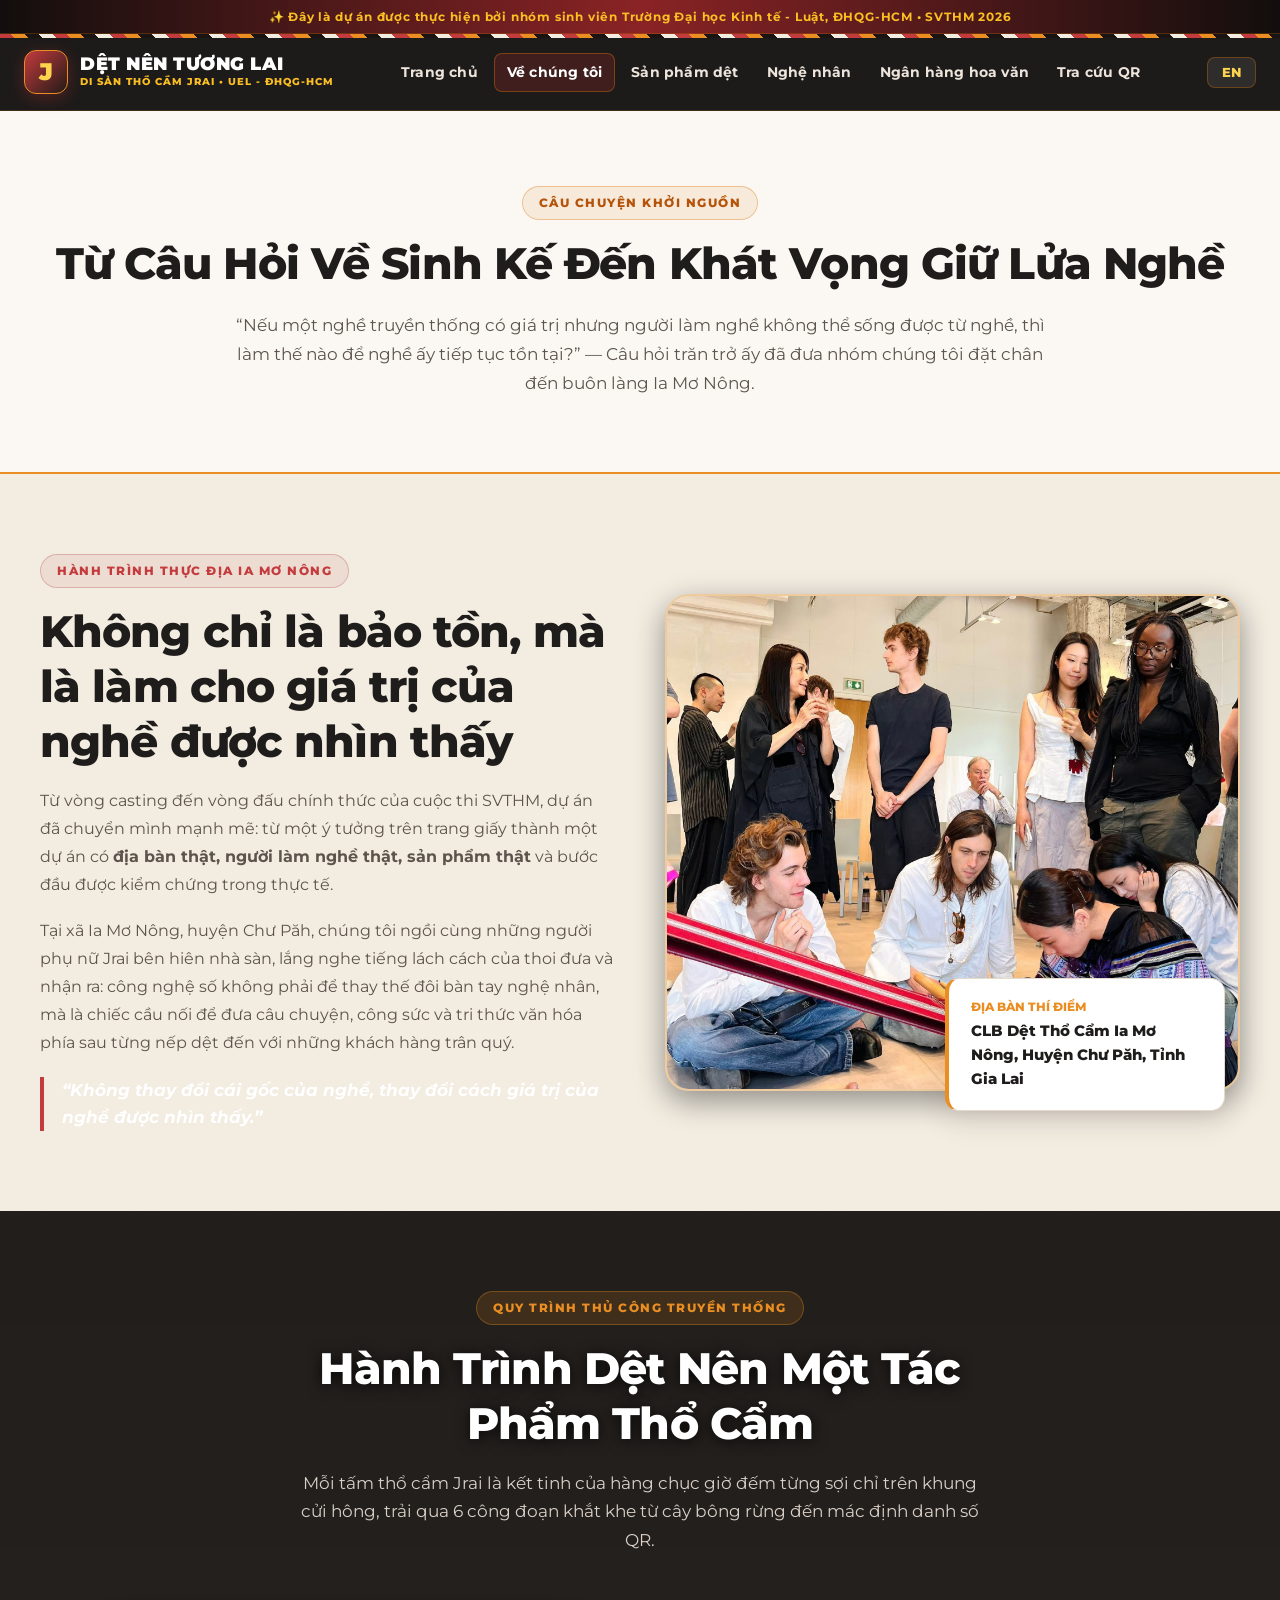
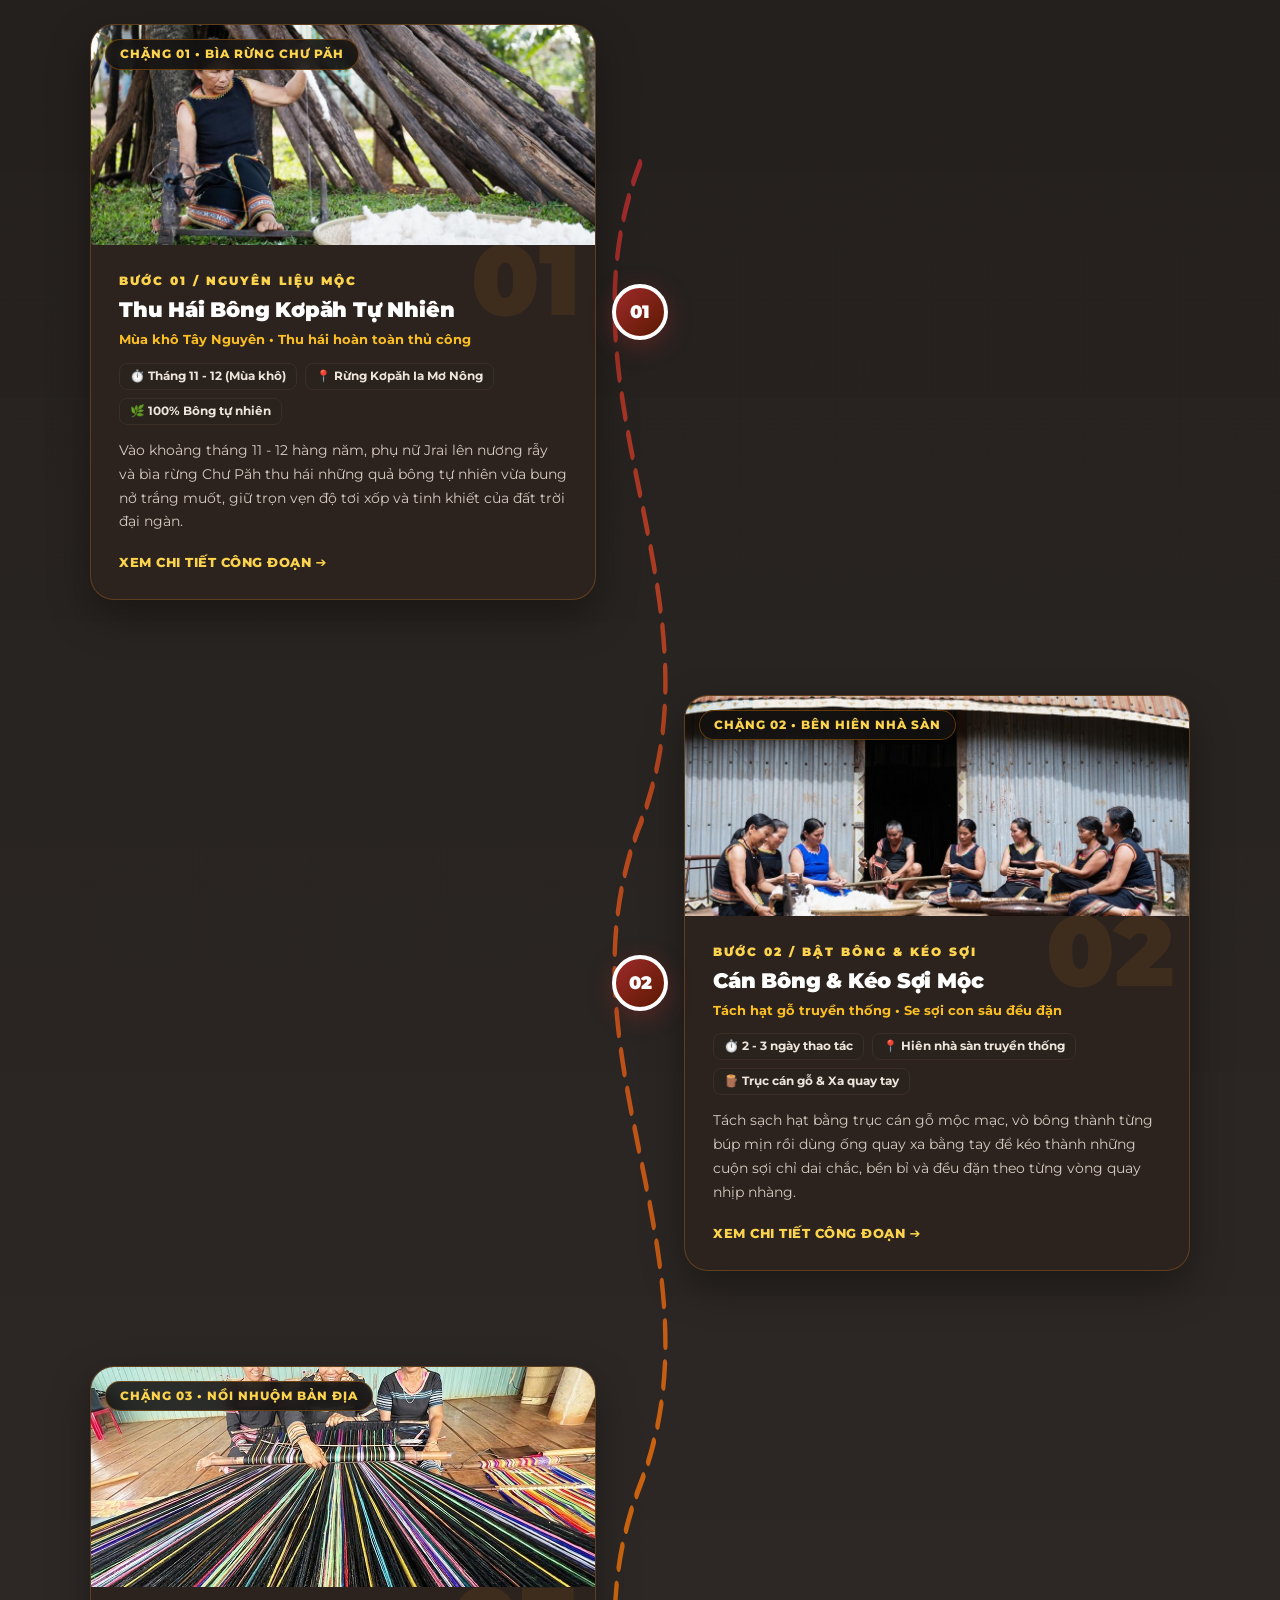
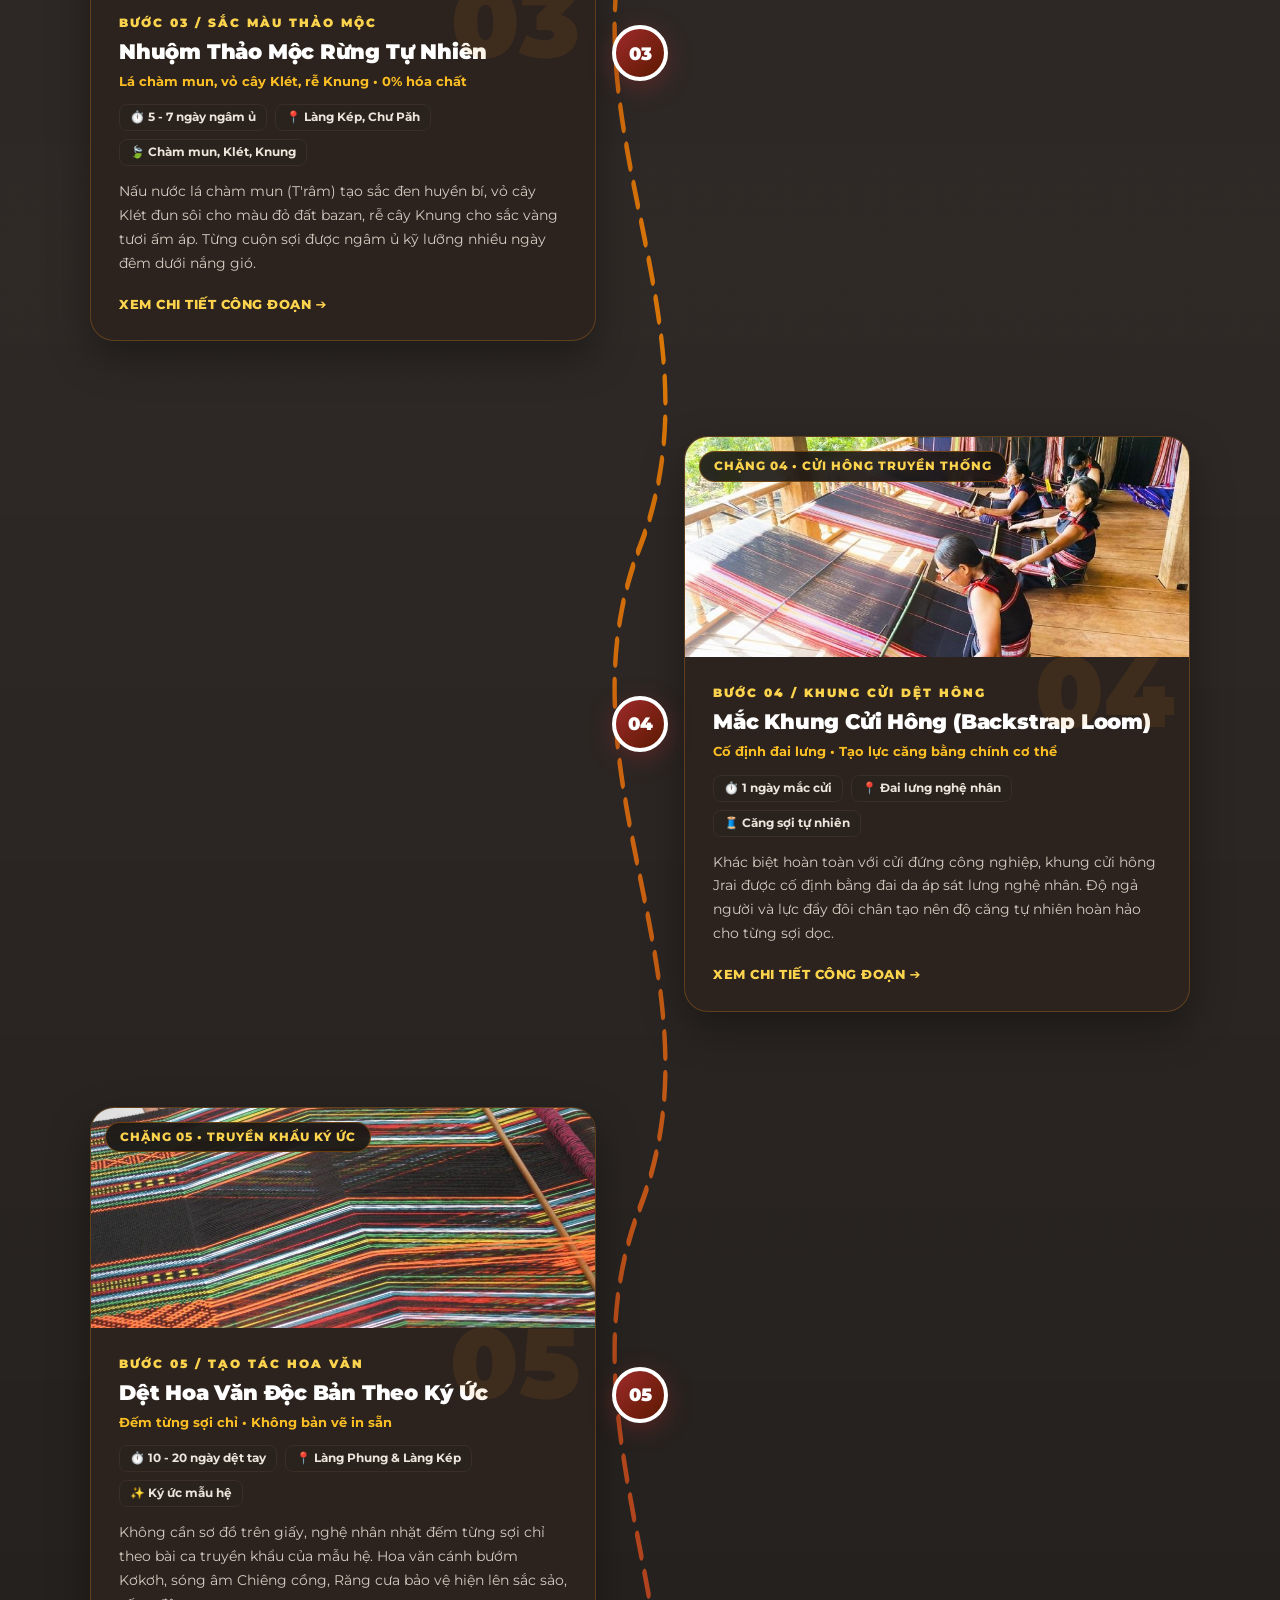
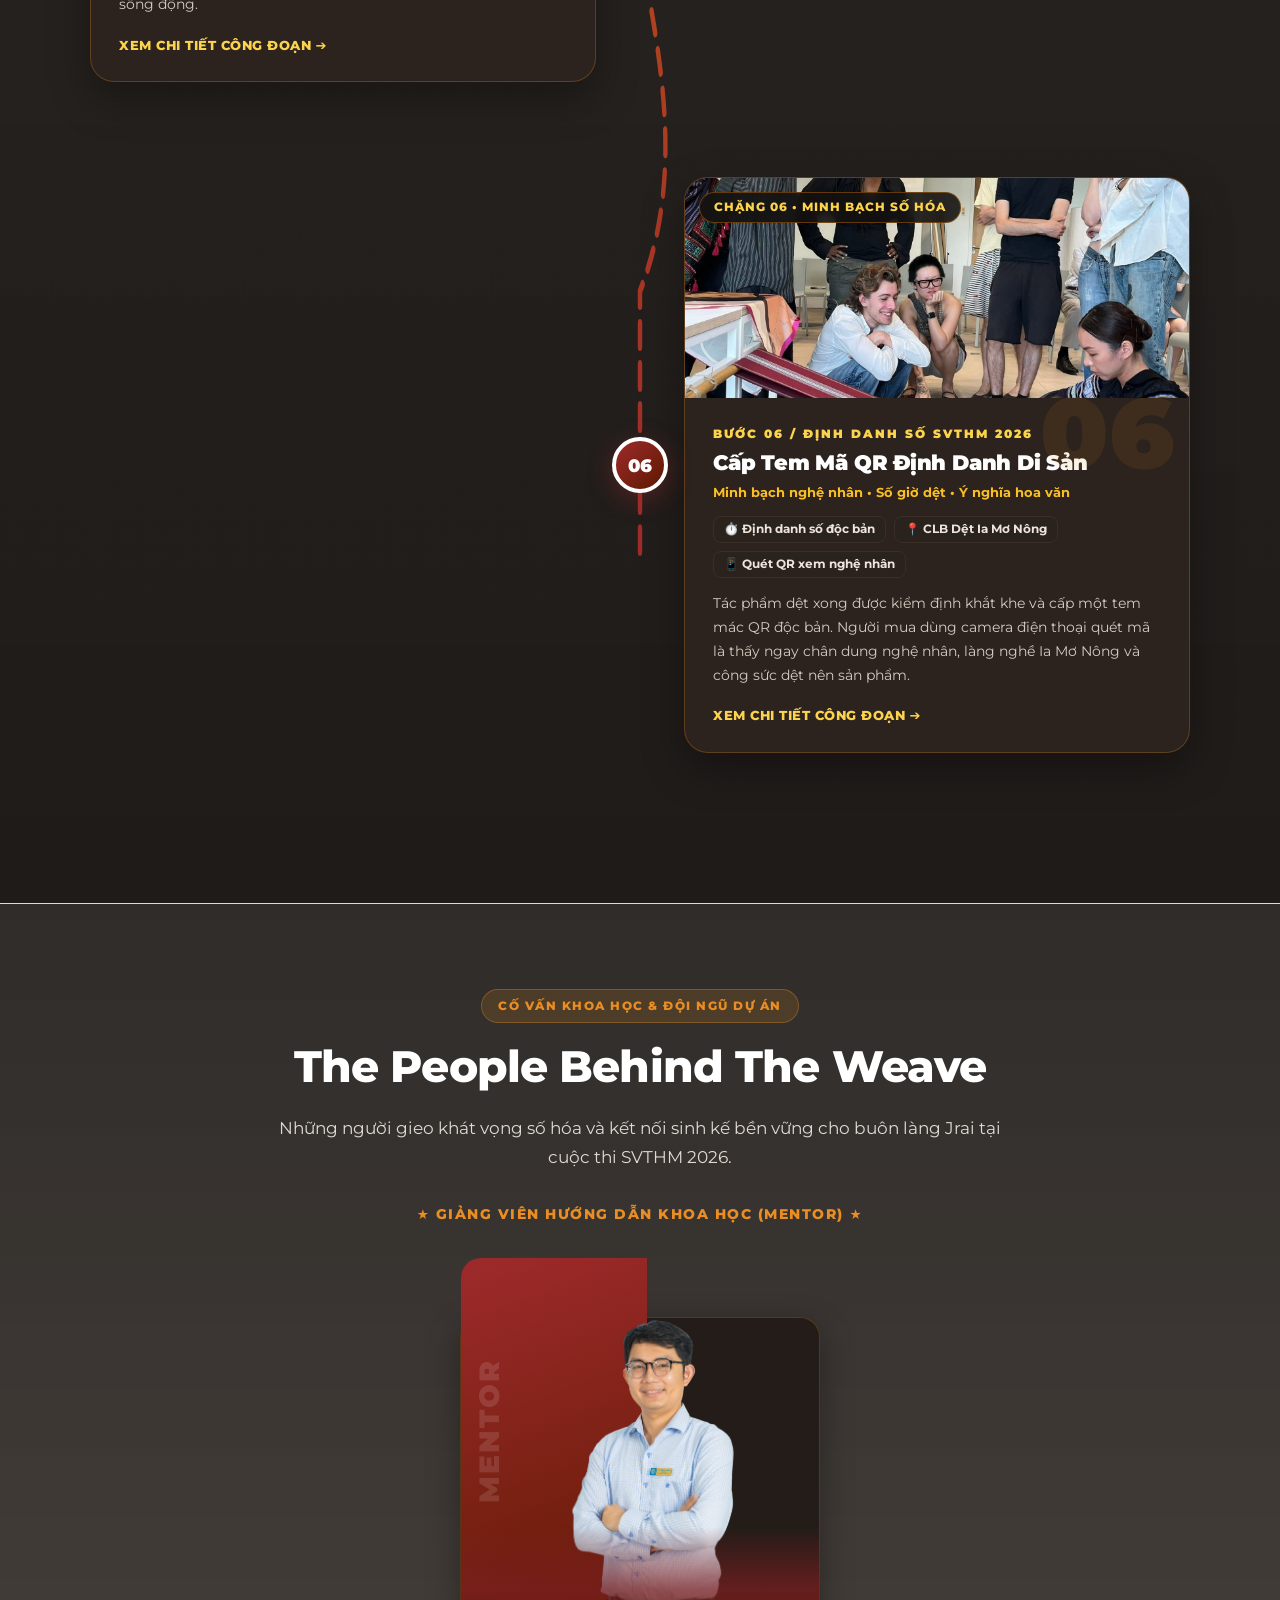
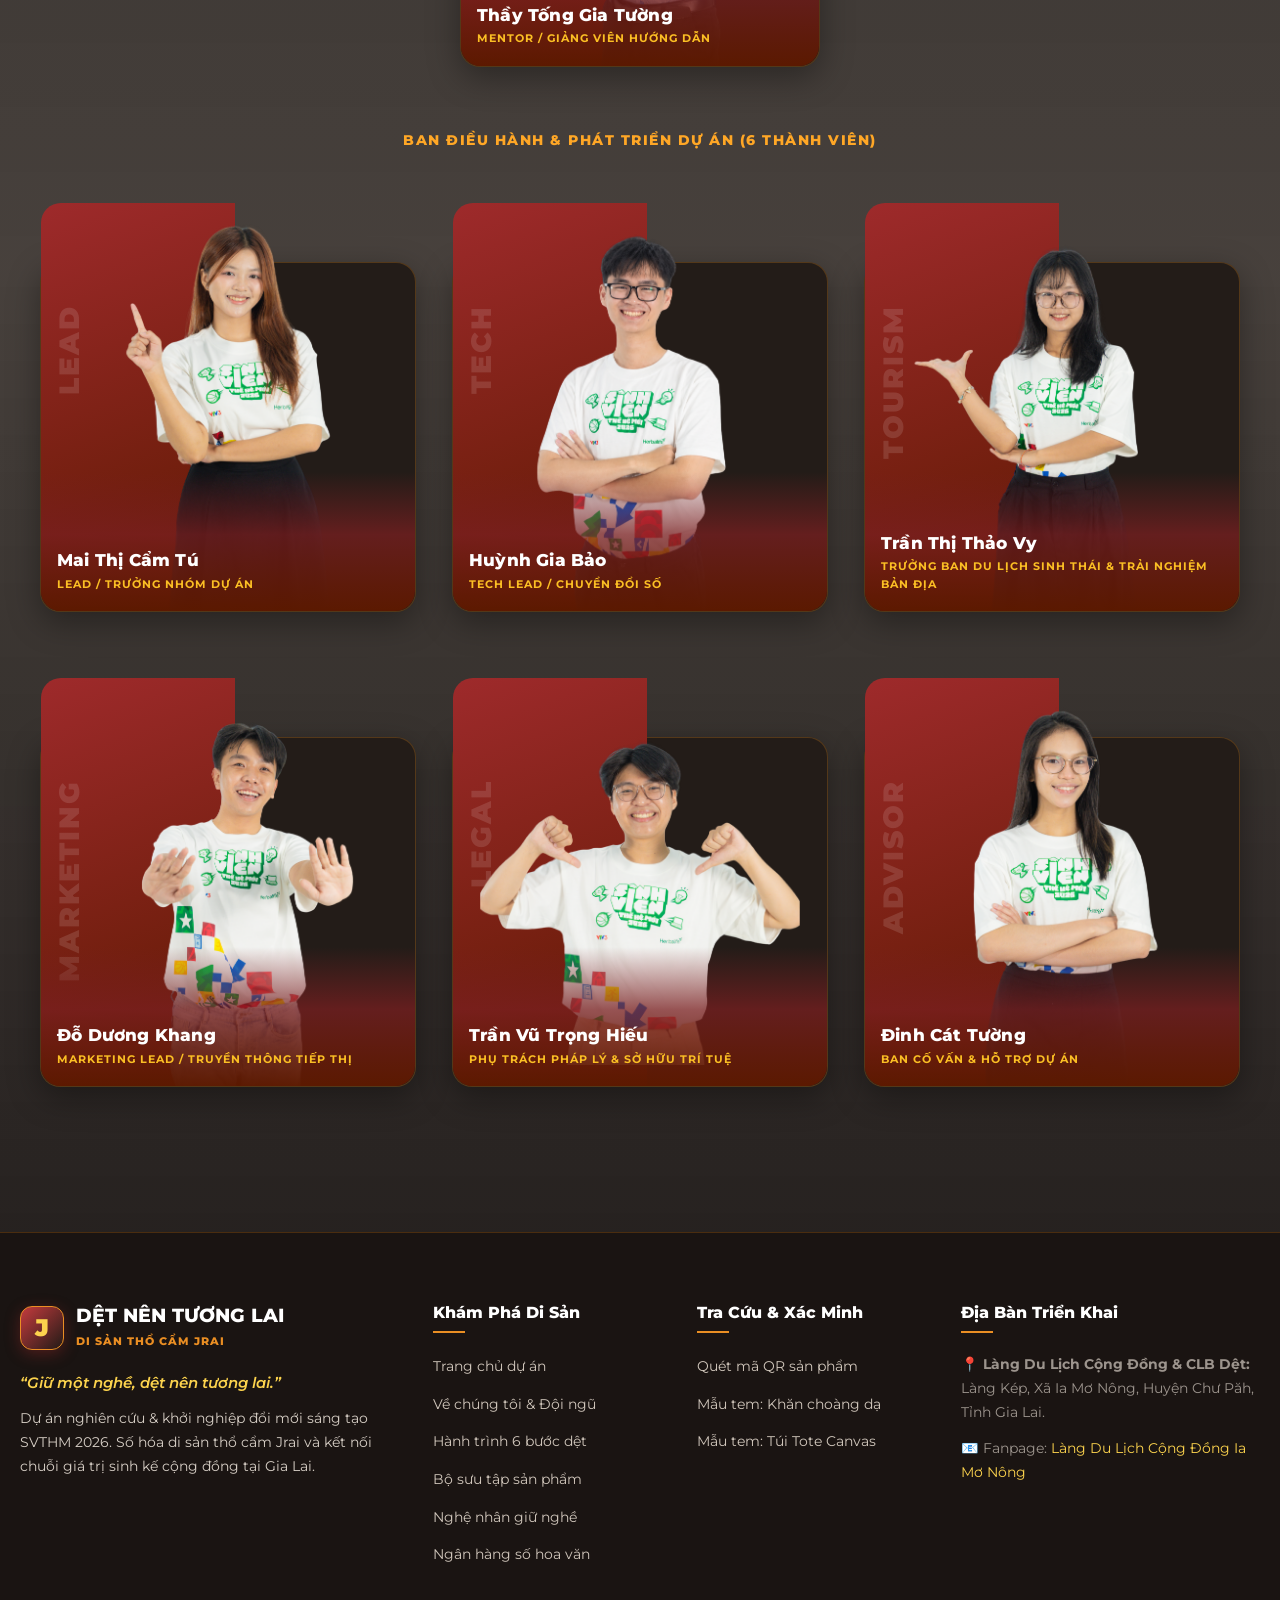
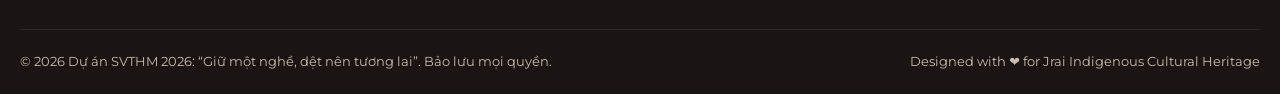
==== commit 740c555f: "style: Lam sang ro tieu de va noi dung section Hanh Trinh Det" ====
--- a/about.html
+++ b/about.html
@@ -5,7 +5,7 @@
   <meta name="viewport" content="width=device-width, initial-scale=1.0">
   <title>Về Chúng Tôi — Hành Trình Dệt & Đội Ngũ | SVTHM 2026</title>
   <meta name="description" content="Câu chuyện dự án Giữ một nghề dệt nên tương lai, hành trình dệt thổ cẩm 6 bước và đội ngũ sinh viên nghiên cứu khoa học khởi nghiệp SVTHM 2026.">
-  <link rel="stylesheet" href="styles/main.css">
+  <link rel="stylesheet" href="styles/main.css?v=20261022_3">
 </head>
 <body class="lang-vi">
 
@@ -113,15 +113,15 @@
   <section class="section journey-section-bg" id="journey">
     <div class="container">
       <div class="text-center" style="max-width: 720px; margin: 0 auto 35px;">
-        <span class="section-tag">
+        <span class="section-tag" style="color: var(--color-forest-gold) !important; background-color: rgba(229, 138, 31, 0.15) !important; border-color: rgba(229, 138, 31, 0.35) !important;">
           <span class="lang-vi">Quy trình thủ công truyền thống</span>
           <span class="lang-en">Artisanal Process</span>
         </span>
-        <h2 class="section-title">
+        <h2 class="section-title" style="color: #FFFFFF !important; text-shadow: 0 2px 14px rgba(0, 0, 0, 0.8);">
           <span class="lang-vi">Hành Trình Dệt Nên Một Tác Phẩm Thổ Cẩm</span>
           <span class="lang-en">The 6-Step Traditional Weaving Journey</span>
         </h2>
-        <p class="section-desc">
+        <p class="section-desc" style="color: #E2D9D0 !important; opacity: 0.95;">
           <span class="lang-vi">Mỗi tấm thổ cẩm Jrai là kết tinh của hàng chục giờ đếm từng sợi chỉ trên khung cửi hông, trải qua 6 công đoạn khắt khe từ cây bông rừng đến mác định danh số QR.</span>
           <span class="lang-en">Every authentic Jrai textile is born through dozens of hours counting individual warp threads across 6 meticulous stages.</span>
         </p>
--- a/styles/main.css
+++ b/styles/main.css
@@ -1172,6 +1172,22 @@
     url('../images/background/image4.jpg') center/cover no-repeat fixed !important;
 }
 
+.journey-section-bg .section-tag {
+  color: var(--color-forest-gold) !important;
+  background-color: rgba(229, 138, 31, 0.15) !important;
+  border-color: rgba(229, 138, 31, 0.35) !important;
+}
+
+.journey-section-bg .section-title {
+  color: #FFFFFF !important;
+  text-shadow: 0 2px 14px rgba(0, 0, 0, 0.7);
+}
+
+.journey-section-bg .section-desc {
+  color: #E2D9D0 !important;
+  opacity: 0.95;
+}
+
 .journey-winding-wrapper {
   position: relative;
   max-width: 1100px;
@@ -1329,7 +1345,7 @@
 
 .journey-trail-text {
   font-size: 0.88rem;
-  color: var(--color-text-muted);
+  color: #D6CBC1;
   line-height: 1.7;
   margin-bottom: 15px;
 }
@@ -1340,15 +1356,15 @@
   gap: 6px;
   font-size: 0.82rem;
   font-weight: 800;
-  color: var(--color-bazan-red);
+  color: var(--color-amber-glow);
   text-transform: uppercase;
   letter-spacing: 0.5px;
-  transition: gap 0.3s ease;
+  transition: gap 0.3s ease, color 0.3s ease;
 }
 
 .journey-trail-link:hover {
   gap: 10px;
-  color: var(--color-forest-gold);
+  color: #FCD34D;
 }
 
 /* Nút mốc Waypoint tròn ở giữa đường mòn */
